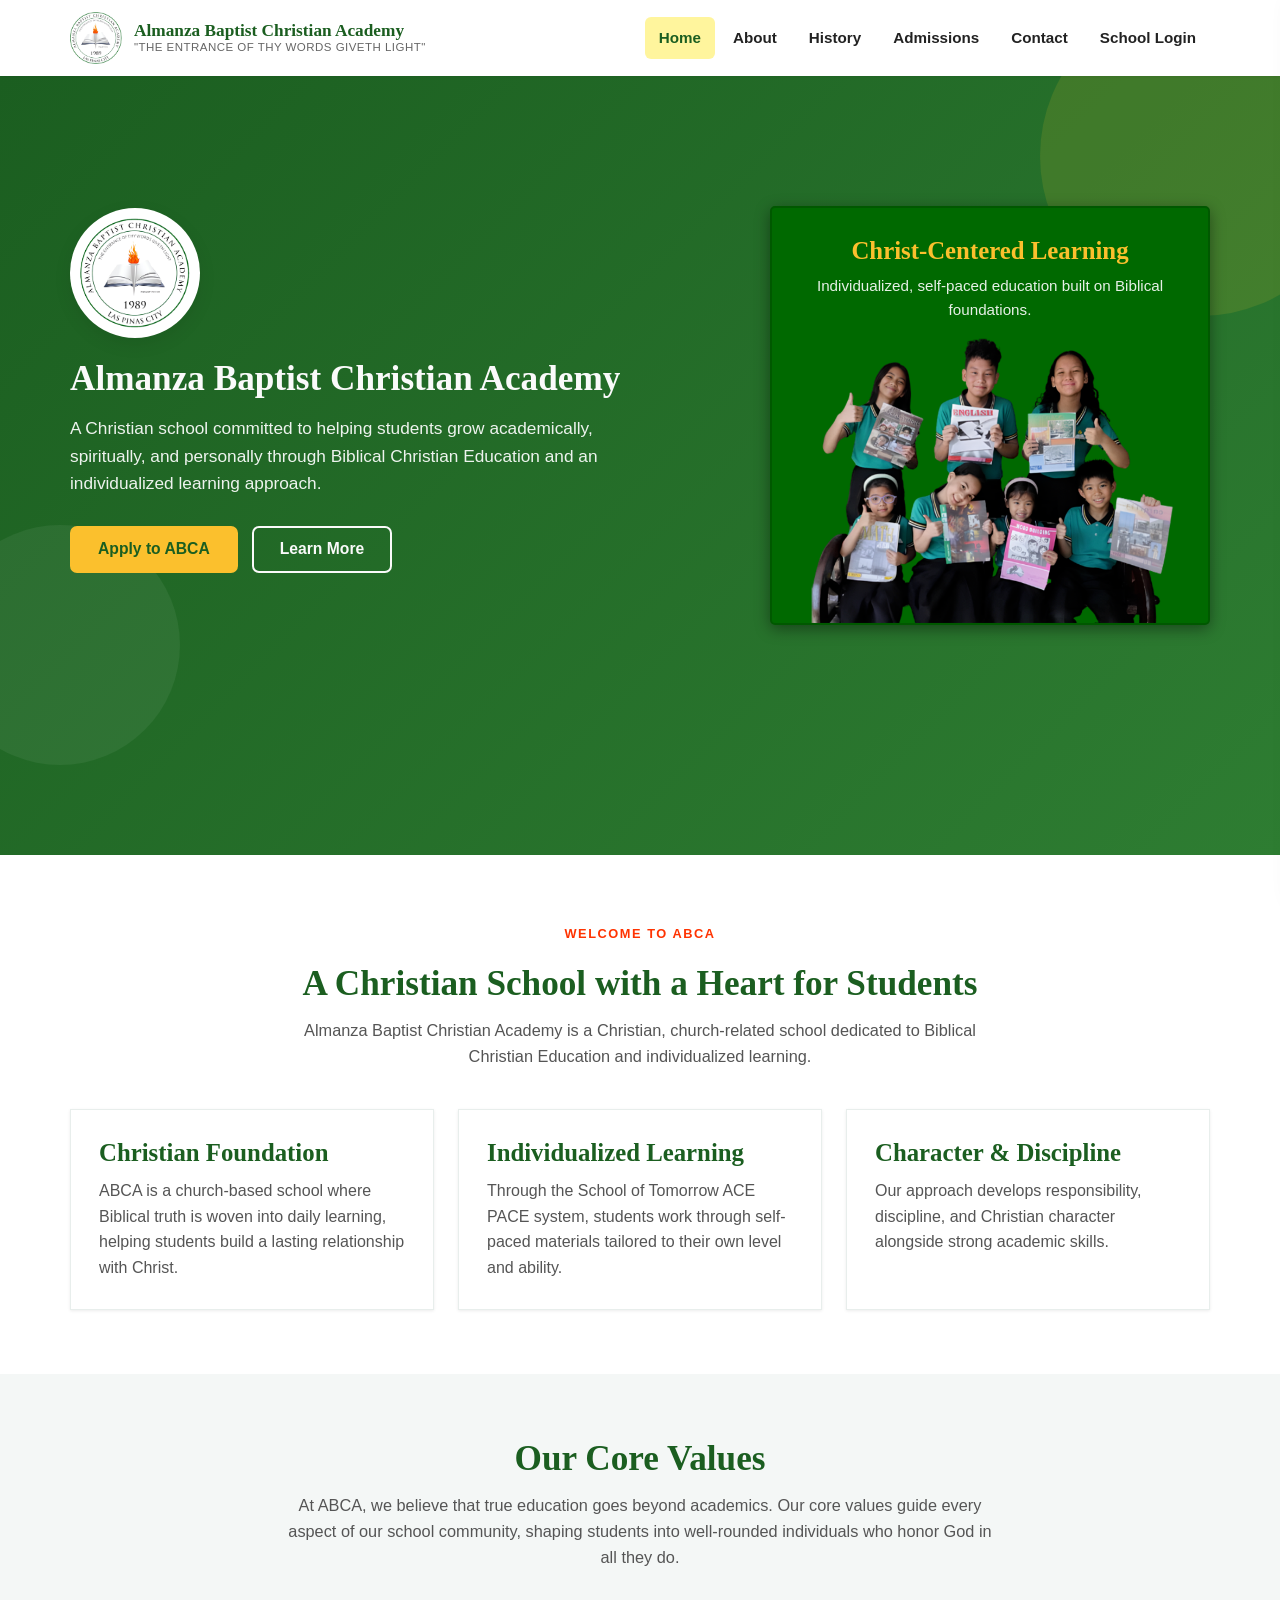
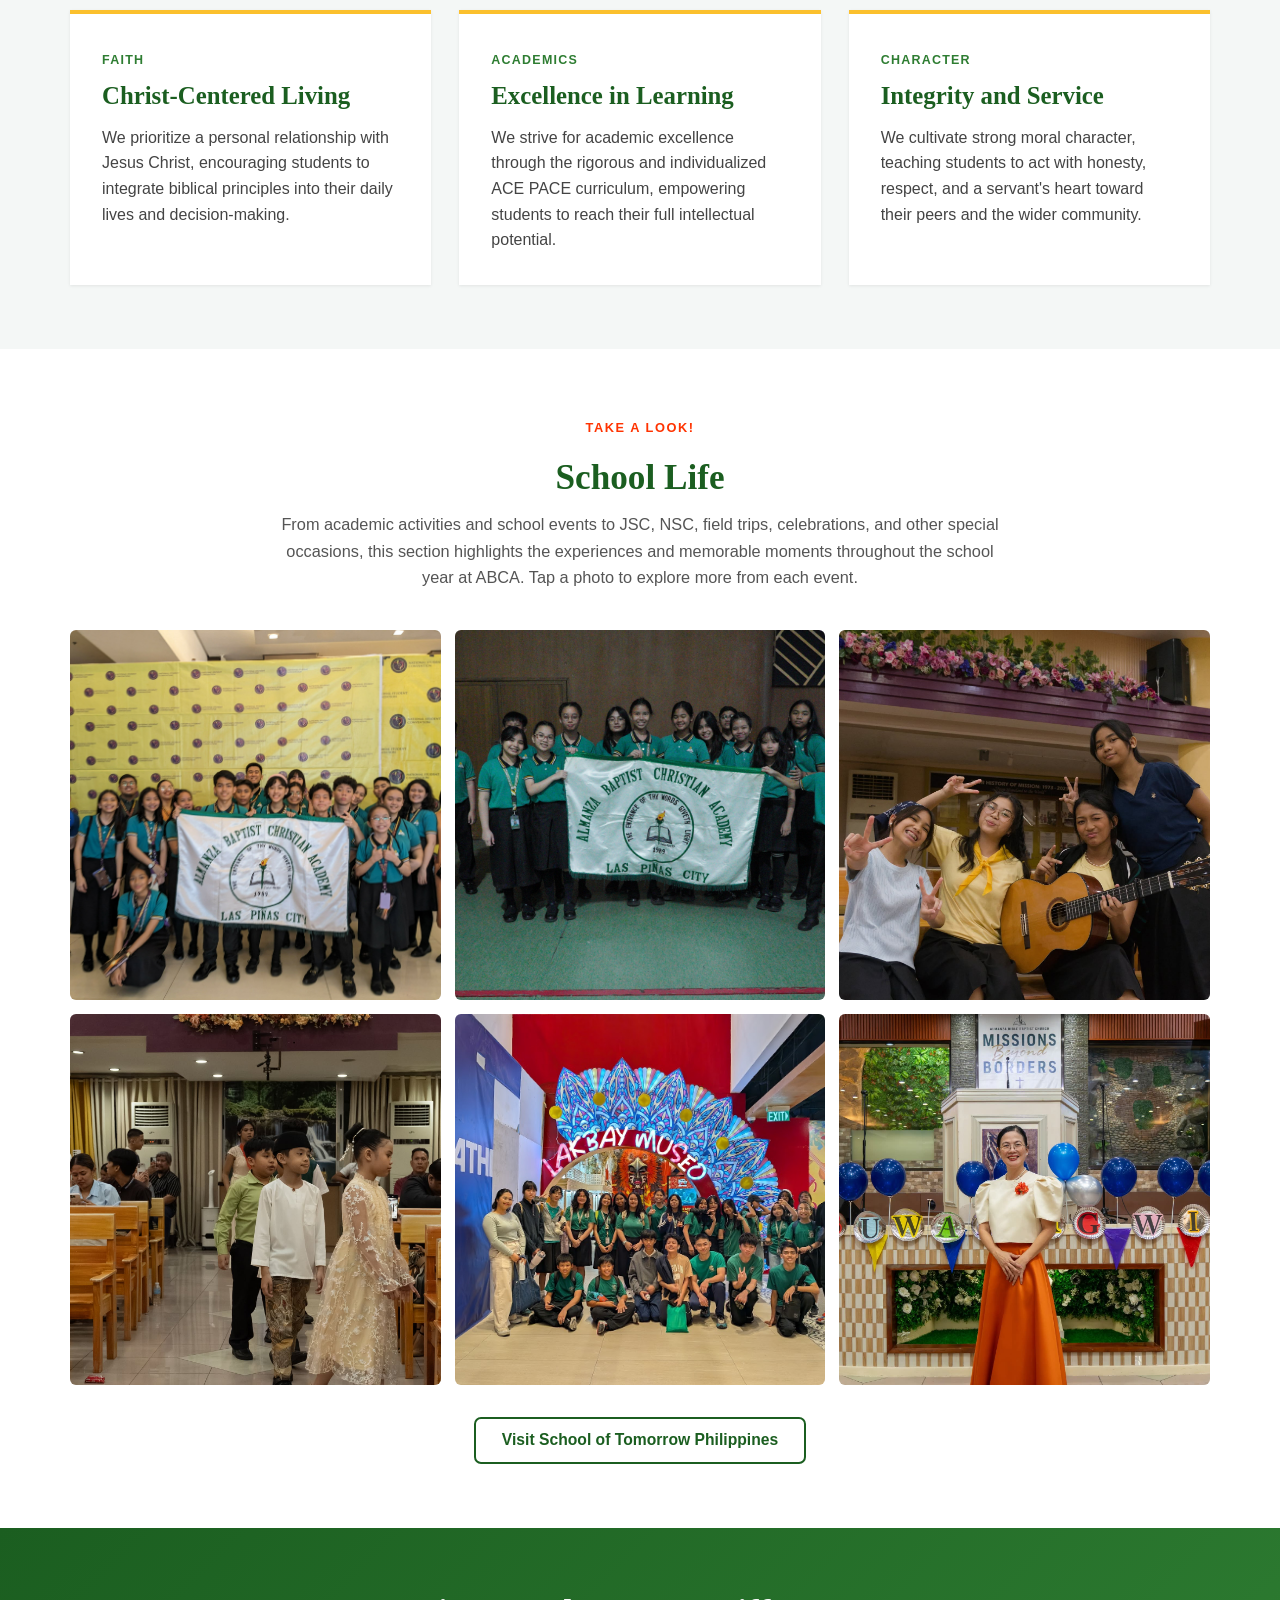
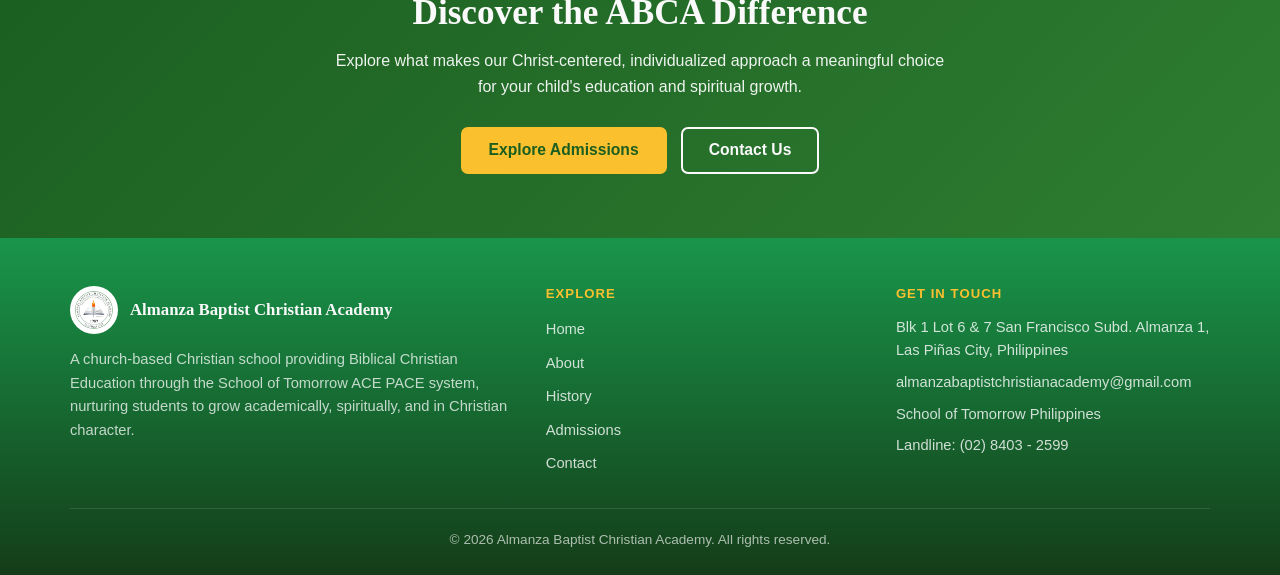
==== index.html @ 475c6c20 "update index.html" ====
<!DOCTYPE html>
<html lang="en">
<head>
<meta charset="UTF-8">
<meta name="viewport" content="width=device-width, initial-scale=1.0">
<title>Almanza Baptist Christian Academy | Biblical Christian Education</title>
<meta name="description" content="ABCA is a Christian, church-based school in Las Piñas City providing Biblical Christian Education through the School of Tomorrow ACE PACE system.">
<link rel="icon" href="assets/logo.png" type="image/png">
<link rel="stylesheet" href="style.css">
<link rel="stylesheet" href="events.css">
</head>
<body>
<header class="site-header">
<div class="header-inner">
<a href="index.html" class="brand" aria-label="ABCA Home">
<img src="assets/logo.png" alt="ABCA logo" class="brand-logo">
<span class="brand-text">
<span class="brand-name">Almanza Baptist Christian Academy</span>
<span class="brand-sub">"THE ENTRANCE OF THY WORDS GIVETH LIGHT"</span>
</span>
</a>
<nav aria-label="Main navigation">
<ul class="nav-links">
<li><a href="index.html" class="active">Home</a></li>
<li><a href="about.html">About</a></li>
<li><a href="history.html">History</a></li>
<li><a href="admissions.html">Admissions</a></li>
<li><a href="contact.html">Contact</a></li>
<li><a href="login.html">School Login</a></li>
</ul>
</nav>
<button class="hamburger" aria-label="Open menu" aria-controls="sideNav" aria-expanded="false">
<span></span><span></span><span></span>
</button>
</div>
</header>

<aside class="side-nav" id="sideNav" aria-label="Mobile navigation">
<div class="side-nav-header">
<div class="brand">
<img src="assets/logo.png" alt="ABCA logo" class="brand-logo">
<span class="brand-text">
<span class="brand-name">ABCA</span>
<span class="brand-sub">Christian Academy</span>
</span>
</div>
<button class="side-close" aria-label="Close menu">&times;</button>
</div>
<ul class="side-nav-links">
<li><a href="index.html" class="active">Home</a></li>
<li><a href="about.html">About</a></li>
<li><a href="history.html">History</a></li>
<li><a href="admissions.html">Admissions</a></li>
<li><a href="contact.html">Contact</a></li>
</ul>
</aside>
<div class="overlay" aria-hidden="true"></div>

<section class="hero">
<div class="container hero-inner">
<div class="hero-content">
<img src="assets/logo.png" alt="ABCA logo" class="hero-logo">
<h1>Almanza Baptist Christian Academy</h1>
<p>A Christian school committed to helping students grow academically, spiritually, and personally through Biblical Christian Education and an individualized learning approach.</p>
<div class="btn-row">
<a href="admissions.html" class="btn btn-primary">Apply to ABCA</a>
<a href="about.html" class="btn btn-secondary">Learn More</a>
</div>
</div>
<div class="hero-card">
<h3>Christ-Centered Learning</h3>
<p>Individualized, self-paced education built on Biblical foundations.</p>
<img src="assets/1.png" alt="Abca students">
</div>
</div>
</section>

<section class="section section-alt">
<div class="container">
<div class="section-header">
<span class="eyebrow">Welcome to ABCA</span>
<h2>A Christian School with a Heart for Students</h2>
<p>Almanza Baptist Christian Academy is a Christian, church-related school dedicated to Biblical Christian Education and individualized learning.</p>
</div>
<div class="cards-grid">
<div class="card">
<h3>Christian Foundation</h3>
<p>ABCA is a church-based school where Biblical truth is woven into daily learning, helping students build a lasting relationship with Christ.</p>
</div>
<div class="card">
<h3>Individualized Learning</h3>
<p>Through the School of Tomorrow ACE PACE system, students work through self-paced materials tailored to their own level and ability.</p>
</div>
<div class="card">
<h3>Character &amp; Discipline</h3>
<p>Our approach develops responsibility, discipline, and Christian character alongside strong academic skills.</p>
</div>
</section>

<section class="section section-light">
  <div class="container">
    <div class="section-header">
      <h2>Our Core Values</h2>
      <p>At ABCA, we believe that true education goes beyond academics. Our core values guide every aspect of our school community, shaping students into well-rounded individuals who honor God in all they do.</p>
    </div>
    <div class="mission-vision">
      <div class="mv-card">
        <span class="label">Faith</span>
        <h3>Christ-Centered Living</h3>
        <p>We prioritize a personal relationship with Jesus Christ, encouraging students to integrate biblical principles into their daily lives and decision-making.</p>
      </div>
      <div class="mv-card">
        <span class="label">Academics</span>
        <h3>Excellence in Learning</h3>
        <p>We strive for academic excellence through the rigorous and individualized ACE PACE curriculum, empowering students to reach their full intellectual potential.</p>
      </div>
      <div class="mv-card">
        <span class="label">Character</span>
        <h3>Integrity and Service</h3>
        <p>We cultivate strong moral character, teaching students to act with honesty, respect, and a servant's heart toward their peers and the wider community.</p>
      </div>
    </div>
  </div>
</section>

<section class="section section-alt">
<div class="container">
<div class="section-header">
<span class="eyebrow">Take a look!</span>
<h2>School Life</h2>
<p>From academic activities and school events to JSC, NSC, field trips, celebrations, and other special occasions, this section highlights the experiences and memorable moments throughout the school year at ABCA. Tap a photo to explore more from each event.</p>
</div>
<div class="events-grid" id="eventsGrid"></div>
<div class="btn-row" style="margin-top:32px;">
<a href="https://www.schooloftomorrow.ph/events/nsc" target="_blank" rel="noopener" class="btn btn-outline">Visit School of Tomorrow Philippines</a>
</div>
</div>
</section>

<div class="events-modal-overlay" id="eventsOverlay">
<div class="events-modal" id="eventsModal">
<button class="events-close" id="eventsClose" aria-label="Close">&times;</button>
<h3 class="events-modal-title" id="eventsTitle"></h3>
<div class="events-carousel" id="eventsCarousel">
<div class="events-track" id="eventsTrack"></div>
<button class="events-arrow events-arrow-left" id="eventsPrev" aria-label="Previous photo">&#10094;</button>
<button class="events-arrow events-arrow-right" id="eventsNext" aria-label="Next photo">&#10095;</button>
<div class="events-dots" id="eventsDots"></div>
</div>
</div>
</div>

<div class="events-fullscreen" id="eventsFullscreen">
<button class="events-fullscreen-close" id="eventsFullscreenClose" aria-label="Exit fullscreen">&times;</button>
</div>

<section class="cta">
<div class="container">
<h2>Discover the ABCA Difference</h2>
<p>Explore what makes our Christ-centered, individualized approach a meaningful choice for your child's education and spiritual growth.</p>
<div class="btn-row">
<a href="admissions.html" class="btn btn-primary">Explore Admissions</a>
<a href="contact.html" class="btn btn-secondary">Contact Us</a>
</div>
</div>
</section>

<footer class="site-footer">
<div class="container">
<div class="footer-grid">
<div class="footer-about">
<div class="footer-brand">
<img src="assets/logo.png" alt="ABCA logo">
<span class="name">Almanza Baptist Christian Academy</span>
</div>
<p>A church-based Christian school providing Biblical Christian Education through the School of Tomorrow ACE PACE system, nurturing students to grow academically, spiritually, and in Christian character.
</p>
<br>
</div>
<div class="footer-col">
<h4>Explore</h4>
<ul>
<li><a href="index.html">Home</a></li>
<li><a href="about.html">About</a></li>
<li><a href="history.html">History</a></li>
<li><a href="admissions.html">Admissions</a></li>
<li><a href="contact.html">Contact</a></li>
</ul>
</div>
<div class="footer-col footer-contact">
<h4>Get in Touch</h4>
<p>Blk 1 Lot 6 &amp; 7 San Francisco Subd. Almanza 1, Las Piñas City, Philippines</p>
<p><a href="mailto:almanzabaptistchristianacademy@gmail.com">almanzabaptistchristianacademy@gmail.com</a></p>
<p><a href="https://www.schooloftomorrow.ph" target="_blank" rel="noopener">School of Tomorrow Philippines</a></p>
<p>Landline: (02) 8403 - 2599</p>
</div>
</div>
<div class="footer-bottom">
&copy; <span id="year">2026</span> Almanza Baptist Christian Academy. All rights reserved.
</div>
</div>
</footer>

<script src="index.js"></script>
<script src="events.js"></script>
<script>
document.getElementById("year").textContent = new Date().getFullYear();
</script>
</body>
</html>
---- style.css ----
:root {
  --primary-green: #1B5E20;
  --secondary-green: #2E7D32;
  --primary-yellow: #FBC02D;
  --secondary-yellow: #FFF59D;
  --text-dark: #222222;
  --text-light: #FAFAFA;
  --bg-light: #F4F7F6;
  --bg-white: #FFFFFF;
  --max-width: 1180px;
  --radius-sm: 6px;
  --rchurch-basedpx;
  --radius-lg: 20px;
  --shadow-sm: 0 1px 3px rgba(0, 0, 0, 0.08);
  --shadow-md: 0 6px 18px rgba(0, 0, 0, 0.08);
  --shadow-lg: 0 14px 40px rgba(27, 94, 32, 0.12);
  --transition: 0.25s ease;
  --font-body: "Segoe UI", Roboto, "Helvetica Neue", Arial, sans-serif;
  --font-head: "Georgia", "Times New Roman", serif;
}

* {
  box-sizing: border-box;
  margin: 0;
  padding: 0;
}

html {
  scroll-behavior: smooth;
  -webkit-text-size-adjust: 100%;
}

body {
  font-family: var(--font-body);
  color: var(--text-dark);
  background-color: var(--bg-light);
  line-height: 1.6;
  overflow-x: hidden;
}

img {
  max-width: 100%;
  display: block;
  user-select; none:
  -webkit-user-drag: none;
    
}

a {
  color: var(--primary-green);
  text-decoration: none;
  transition: color var(--transition);
}

a:hover {
  color: var(--secondary-green);
}

h1, h2, h3, h4 {
  font-family: var(--font-head);
  color: var(--primary-green);
  line-height: 1.2;
  font-weight: 600;
}

h1 { font-size: clamp(1.9rem, 4vw, 2.7rem); }
h2 { font-size: clamp(1.6rem, 3.2vw, 2.2rem); }
h3 { font-size: clamp(1.25rem, 2.2vw, 1.55rem); }

p { margin-bottom: 1rem; }

.container {
  width: 100%;
  max-width: var(--max-width);
  margin: 0 auto;
  padding: 0 20px;
}

.section {
  padding: 64px 0;
}

.section-alt {
  background-color: var(--bg-white);
}

.section-light {
  background-color: var(--bg-light);
}

.section-green {
  background: linear-gradient(135deg, var(--primary-green), var(--secondary-green));
  color: var(--text-light);
}

.section-green h1,
.section-green h2,
.section-green h3 {
  color: var(--text-light);
}

.section-header {
  text-align: center;
  max-width: 720px;
  margin: 0 auto 40px;
}

.section-header h2 {
  margin-bottom: 12px;
}

.section-header .eyebrow {
  display: inline-block;
  font-family: var(--font-body);
  font-size: 0.8rem;
  font-weight: 700;
  letter-spacing: 0.12em;
  text-transform: uppercase;
  color: #ff3301;
  background-color: transparent;
  padding: 5px 14px;
  border-radius: 2px;
  margin-bottom: 14px;
}

.section-green .section-header .eyebrow {
  color: var(--primary-green);
  background-color: transparent;
}

.section-header p {
  color: #555;
  font-size: 1.02rem;
}

.section-green .section-header p {
  color: rgba(255, 255, 255, 0.9);
}

.btn {
  display: inline-block;
  font-family: var(--font-body);
  font-size: 0.98rem;
  font-weight: 600;
  padding: 12px 26px;
  border-radius: 7px;
  border: 2px solid transparent;
  cursor: pointer;
  transition: transform var(--transition), background-color var(--transition), color var(--transition), border-color var(--transition), box-shadow var(--transition);
  text-align: center;
  line-height: 1.2;
}

.btn:hover { transform: translateY(-2px); }
.btn:active { transform: translateY(0); }

.btn-primary {
  background-color: var(--primary-yellow);
  color: var(--primary-green);
  border-color: var(--primary-yellow);
}

.btn-primary:hover {
  background-color: #f0b417;
  border-color: #f0b417;
  color: var(--primary-green);
}

.btn-secondary {
  background-color: transparent;
  color: var(--text-light);
  border-color: var(--text-light);
}

.btn-secondary:hover {
  background-color: var(--text-light);
  color: var(--primary-green);
}

.btn-outline {
  background-color: transparent;
  color: var(--primary-green);
  border-color: var(--primary-green);
}

.btn-outline:hover {
  background-color: var(--primary-green);
  color: var(--text-light);
}

.btn-light {
  background-color: var(--bg-white);
  color: var(--primary-green);
  border-color: var(--bg-white);
}

.btn-light:hover {
  background-color: var(--secondary-yellow);
  border-color: var(--secondary-yellow);
}

.btn-row {
  display: flex;
  flex-wrap: wrap;
  gap: 14px;
  justify-content: center;
}

.site-header {
  position: sticky;
  top: 0;
  z-index: 100;
  background-color: var(--bg-white);
  box-shadow: var(--shadow-sm);
}

.header-inner {
  display: flex;
  align-items: center;
  justify-content: space-between;
  gap: 16px;
  padding: 12px 20px;
  max-width: var(--max-width);
  margin: 0 auto;
}

.brand {
  display: flex;
  align-items: center;
  gap: 12px;
  flex: 1;
  min-width: 0;
}

.brand-logo {
  width: 52px;
  height: 52px;
  object-fit: contain;
  flex-shrink: 0;
}

.brand-text {
  display: flex;
  flex-direction: column;
  line-height: 1.15;
  min-width: 0;
}

.brand-name {
  font-family: var(--font-head);
  font-weight: 700;
  color: var(--primary-green);
  font-size: 1.08rem;
  white-space: nowrap;
  overflow: hidden;
  text-overflow: ellipsis;
}

.brand-sub {
  font-size: 0.72rem;
  color: #666;
  letter-spacing: 0.04em;
  text-transform: uppercase;
}

.nav-links {
  display: flex;
  align-items: center;
  gap: 4px;
  list-style: none;
}

.nav-links a {
  display: inline-block;
  font-weight: 600;
  font-size: 0.95rem;
  color: var(--text-dark);
  padding: 9px 14px;
  border-radius: var(--radius-sm);
  transition: color var(--transition), background-color var(--transition);
}

.nav-links a:hover {
  color: var(--primary-green);
  background-color: var(--bg-light);
}

.nav-links a.active {
  color: var(--primary-green);
  background-color: var(--secondary-yellow);
}

.hamburger {
  display: none;
  flex-direction: column;
  justify-content: space-between;
  width: 28px;
  height: 22px;
  background: none;
  border: none;
  cursor: pointer;
  padding: 0;
}

.hamburger span {
  display: block;
  height: 3px;
  width: 100%;
  background-color: var(--primary-green);
  border-radius: 2px;
  transition: transform var(--transition), opacity var(--transition);
}

.side-nav {
  position: fixed;
  top: 0;
  right: -300px;
  width: 280px;
  height: 100vh;
  background-color: var(--bg-white);
  box-shadow: -4px 0 24px rgba(0, 0, 0, 0.12);
  z-index: 200;
  transition: right 0.3s ease;
  display: flex;
  flex-direction: column;
  padding: 20px;
  overflow-y: auto;
}

.side-nav.open { right: 0; }

.side-nav-header {
  display: flex;
  align-items: center;
  justify-content: space-between;
  margin-bottom: 24px;
  padding-bottom: 16px;
  border-bottom: 1px solid #eee;
}

.side-nav-header .brand {
  gap: 10px;
}

.side-nav-header .brand-logo {
  width: 42px;
  height: 42px;
}

.side-nav-header .brand-name {
  font-size: 0.95rem;
}

.side-nav-links {
  list-style: none;
  display: flex;
  flex-direction: column;
  gap: 4px;
}

.side-nav-links a {
  display: block;
  font-weight: 600;
  font-size: 1rem;
  color: var(--text-dark);
  padding: 13px 14px;
  border-radius: var(--radius-sm);
  transition: color var(--transition), background-color var(--transition);
}

.side-nav-links a:hover {
  color: var(--primary-green);
  background-color: var(--bg-light);
}

.side-nav-links a.active {
  color: var(--primary-green);
  background-color: var(--secondary-yellow);
}

.side-close {
  background: none;
  border: none;
  font-size: 1.8rem;
  color: var(--primary-green);
  cursor: pointer;
  line-height: 1;
  padding: 0 4px;
}

.overlay {
  position: fixed;
  inset: 0;
  background-color: rgba(0, 0, 0, 0.45);
  z-index: 150;
  opacity: 0;
  visibility: hidden;
  transition: opacity var(--transition), visibility var(--transition);
}

.overlay.show {
  opacity: 1;
  visibility: visible;
}

.hero {
  position: relative;
  background: linear-gradient(135deg, var(--primary-green), var(--secondary-green));
  color: var(--text-light);
  padding: 80px 0 250px;
  padding-bottom: 230px;
  overflow: hidden;
}

.hero::after {
  content: "";
  position: absolute;
  right: -80px;
  top: -80px;
  width: 320px;
  height: 320px;
  background-color: rgba(251, 192, 45, 0.12);
  border-radius: 50%;
}

.hero::before {
  content: "";
  position: absolute;
  left: -60px;
  bottom: 90px;
  width: 240px;
  height: 240px;
  background-color: rgba(255, 255, 255, 0.06);
  border-radius: 50%;
}

.hero-inner {
  position: relative;
  z-index: 1;
  display: grid;
  grid-template-columns: 1.2fr 0.8fr;
  gap: 40px;
  align-items: center;
}

.hero-logo {
  width: 130px;
  height: 130px;
  object-fit: contain;
  margin-bottom: 20px;
  background-color: var(--bg-white);
  border-radius: 50%;
  padding: 10px;
  box-shadow: var(--shadow-md);
}

.hero h1 {
  color: var(--text-light);
  margin-bottom: 15px;
  font-size: clamp(1.6rem, 3vw, 2.2rem);
  
}

.hero p {
  font-size: 1.08rem;
  color: rgba(255, 255, 255, 0.92);
  max-width: 560px;
  margin-bottom: 28px;
}

.hero .btn-row { justify-content: flex-start; }

.hero-card {
  border-radius: 5px;
  border: 2px solid #005800;
  padding: 28px;
  text-align: center;
  margin-top: 50px;
  overflow: hidden;
  padding-bottom: 0;
  background-color: #006900;
  box-shadow: 0 4px 15px rgba(0, 0, 0, 0.4);
}

.hero-card img {
    width: 100%;
    height: auto;
    display: block;
    margin: 0;
    border-radius: 0;
}

.hero-card h3 {
  color: var(--primary-yellow);
  margin-bottom: 8px;
}

.hero-card p {
  color: rgba(255, 255, 255, 0.9);
  font-size: 0.95rem;
  margin-bottom: 0;
}

.cards-grid {
  display: grid;
  grid-template-columns: repeat(auto-fit, minmax(240px, 1fr));
  gap: 24px;
}

.card {
  background-color: var(--bg-white);
  border: 1px solid #e8eeec;
  border-radius: var(--radius-md);
  padding: 28px;
  box-shadow: var(--shadow-sm);
  transition: transform var(--transition), box-shadow var(--transition), border-color var(--transition);
}

.card:hover {
  transform: translateY(-4px);
  box-shadow: var(--shadow-md);
  border-color: var(--secondary-green);
}

.card-icon {
  width: 52px;
  height: 52px;
  display: flex;
  align-items: center;
  justify-content: center;
  background-color: var(--secondary-yellow);
  color: var(--primary-green);
  border-radius: 50%;
  margin-bottom: 16px;
  font-size: 1.5rem;
}

.card h3 { margin-bottom: 10px; }

.card p { color: #555; margin-bottom: 0; }

.mission-vision {
  display: grid;
  grid-template-columns: repeat(auto-fit, minmax(280px, 1fr));
  gap: 28px;
}

.mv-card {
  background-color: var(--bg-white);
  border-radius: var(--radius-md);
  padding: 32px;
  border-top: 4px solid var(--primary-yellow);
  box-shadow: var(--shadow-sm);
}

.mv-card .label {
  display: inline-block;
  font-size: 0.78rem;
  font-weight: 700;
  letter-spacing: 0.1em;
  text-transform: uppercase;
  color: var(--secondary-green);
  margin-bottom: 10px;
}

.mv-card h3 {
  margin-bottom: 14px;
}

.mv-card p {
  color: #444;
  margin-bottom: 0;
}

.gallery {
  display: grid;
  grid-template-columns: repeat(auto-fill, minmax(220px, 1fr));
  gap: 16px;
}

.gallery-item {
  overflow: hidden;
  border-radius: var(--radius-md);
  box-shadow: var(--shadow-sm);
  border: 1px solid #e8eeec;
  aspect-ratio: 4 / 3;
  background-color: var(--bg-light);
}

.gallery-item img {
  width: 100%;
  height: 100%;
  object-fit: cover;
  transition: transform 0.4s ease;
}

.gallery-item:hover img { transform: scale(1.05); }

.slider {
  position: relative;
  width: 100%;
  max-width: 920px;
  margin: 0 auto;
}

.slider-track {
  display: flex;
  transition: transform 0.6s ease;
}

.dot {
  width: 11px;
  height: 11px;
  border-radius: 50%;
  background-color: rgba(255, 255, 255, 0.6);
  border: none;
  cursor: pointer;
  transition: background-color var(--transition), transform var(--transition);
}

.dot.active {
  background-color: var(--primary-yellow);
  transform: scale(1.2);
}

.staff-grid {
  display: grid;
  grid-template-columns: repeat(auto-fill, minmax(220px, 1fr));
  gap: 24px;
}

.staff-card {
  background-color: var(--bg-white);
  border: 1px solid #e8eeec;
  border-radius: var(--radius-md);
  overflow: hidden;
  box-shadow: var(--shadow-sm);
  transition: transform var(--transition), box-shadow var(--transition), border-color var(--transition);
  text-align: center;
}

.staff-card:hover {
  transform: translateY(-4px);
  box-shadow: var(--shadow-md);
  border-color: var(--secondary-green);
}

.staff-photo {
  width: 100%;
  aspect-ratio: 1 / 1;
  object-fit: cover;
  background-color: var(--bg-light);
  border-bottom: 3px solid var(--primary-yellow);
}

.staff-info { padding: 18px 16px 22px; }

.staff-name {
  font-family: var(--font-head);
  font-weight: 600;
  color: var(--primary-green);
  font-size: 1.05rem;
  margin-bottom: 4px;
}

.staff-role {
  font-size: 0.85rem;
  color: #666;
  line-height: 1.4;
}

.timeline {
  position: relative;
  max-width: 820px;
  margin: 0 auto;
  padding: 10px 0;
}

.timeline::before {
  content: "";
  position: absolute;
  left: 20px;
  top: 0;
  bottom: 0;
  width: 3px;
  background-color: var(--secondary-green);
}

.timeline-item {
  position: relative;
  padding: 0 0 32px 56px;
}

.timeline-item:last-child { padding-bottom: 0; }

.timeline-dot {
  position: absolute;
  left: 11px;
  top: 4px;
  width: 21px;
  height: 21px;
  border-radius: 50%;
  background-color: var(--primary-yellow);
  border: 3px solid var(--primary-green);
}

.timeline-date {
  display: inline-block;
  font-weight: 700;
  color: var(--primary-green);
  font-size: 0.9rem;
  margin-bottom: 6px;
  letter-spacing: 0.03em;
}

.timeline-content h3 { margin-bottom: 8px; }
.timeline-content p { color: #555; margin-bottom: 0; }

.program {
  display: grid;
  grid-template-columns: 1fr 1fr;
  gap: 36px;
  align-items: center;
  margin-bottom: 56px;
}

.program:last-child { margin-bottom: 0; }

.program:nth-child(even) .program-img-wrap { order: 2; }

.program-img-wrap {
  border-radius: var(--radius-md);
  overflow: hidden;
  box-shadow: var(--shadow-md);
  border: 1px solid #e8eeec;
  border-radius: 10px;
}

.program-img-wrap img {
  width: 100%;
  height: 320px;
  object-fit: cover;
}

.program-text h3 { margin-bottom: 12px; }
.program-text p { color: #555; }

.program-text .eyebrow {
  display: inline-block;
  font-size: 0.78rem;
  font-weight: 700;
  letter-spacing: 0.1em;
  text-transform: uppercase;
  color: var(--secondary-green);
  background-color: var(--secondary-yellow);
  padding: 4px 12px;
  border-radius: 999px;
  margin-bottom: 12px;
}

.contact-grid {
  display: grid;
  grid-template-columns: 1fr 1fr;
  gap: 36px;
  align-items: start;
}

.info-list {
  list-style: none;
  display: flex;
  flex-direction: column;
  gap: 18px;
}

.info-item {
  display: flex;
  gap: 14px;
  align-items: flex-start;
}

.info-icon {
  flex-shrink: 0;
  width: 44px;
  height: 44px;
  border-radius: 50%;
  display: flex;
  align-items: center;
  justify-content: center;
  font-size: 1.2rem;
}

.info-item h4 {
  font-family: var(--font-body);
  font-weight: 700;
  color: var(--primary-green);
  font-size: 0.95rem;
  margin-bottom: 3px;
  letter-spacing: 0.02em;
}

.info-item p { margin-bottom: 0; color: #555; }

.map-wrap {
  border-radius: var(--radius-md);
  overflow: hidden;
  box-shadow: var(--shadow-md);
  border: 1px solid #e8eeec;
  height: 340px;
}

.map-wrap iframe {
  width: 100%;
  height: 100%;
  border: 0;
}

.cta {
  text-align: center;
  background: linear-gradient(135deg, var(--primary-green), var(--secondary-green));
  color: var(--text-light);
  padding: 64px 0;
}

.cta h2 { color: var(--text-light); margin-bottom: 14px; }
.cta p { color: rgba(255, 255, 255, 0.92); max-width: 620px; margin: 0 auto 28px; }

.page-hero {
  background: linear-gradient(135deg, var(--primary-green), var(--secondary-green));
  color: var(--text-light);
  padding: 56px 0 48px;
  text-align: center;
}

.page-hero h1 { color: var(--text-light); margin-bottom: 10px; }
.page-hero p { color: rgba(255, 255, 255, 0.9); max-width: 640px; margin: 0 auto; }

.breadcrumb {
  font-size: 0.85rem;
  color: rgba(255, 255, 255, 0.8);
  margin-bottom: 14px;
}

.breadcrumb a { color: var(--primary-yellow); }
.breadcrumb a:hover { color: var(--text-light); }

.site-footer {
  background: linear-gradient(to top, #143d18, #19954b);
  color: rgba(255, 255, 255, 0.85);
  padding: 48px 0 24px;
}

.footer-grid {
  display: grid;
  grid-template-columns: 1.4fr 1fr 1fr;
  gap: 36px;
  margin-bottom: 32px;
}

.footer-brand {
  display: flex;
  align-items: center;
  gap: 12px;
  margin-bottom: 14px;
}

.footer-brand img {
  width: 48px;
  height: 48px;
  object-fit: contain;
  background-color: var(--bg-white);
  border-radius: 50%;
  padding: 5px;
}

.footer-brand .name {
  font-family: var(--font-head);
  font-weight: 700;
  color: var(--text-light);
  font-size: 1.05rem;
}

.footer-about p {
  color: rgba(255, 255, 255, 0.75);
  font-size: 0.92rem;
  margin-bottom: 0;
}

.footer-col h4 {
  font-family: var(--font-body);
  color: var(--primary-yellow);
  font-size: 0.82rem;
  letter-spacing: 0.08em;
  text-transform: uppercase;
  margin-bottom: 14px;
}

.footer-col ul {
  list-style: none;
  display: flex;
  flex-direction: column;
  gap: 8px;
}

.footer-col a {
  color: rgba(255, 255, 255, 0.8);
  font-size: 0.92rem;
}

.footer-col a:hover { color: var(--primary-yellow); }

.footer-contact p {
  color: rgba(255, 255, 255, 0.8);
  font-size: 0.92rem;
  margin-bottom: 8px;
}

.footer-bottom {
  border-top: 1px solid rgba(255, 255, 255, 0.12);
  padding-top: 20px;
  text-align: center;
  font-size: 0.85rem;
  color: rgba(255, 255, 255, 0.65);
}

@media (max-width: 900px) {
  .hero-inner { grid-template-columns: 1fr; }
  .hero-card { max-width: 460px; margin: 0 auto; }
  .program { grid-template-columns: 1fr; gap: 20px; }
  .program:nth-child(even) .program-img-wrap { order: 0; }
  .program-img-wrap img { height: 240px; }
  .contact-grid { grid-template-columns: 1fr; }
  .footer-grid { grid-template-columns: 1fr 1fr; }
  .footer-about { grid-column: 1 / -1; }
}

@media (max-width: 760px) {
  .nav-links { display: none; }
  .hamburger { display: flex; }
  .section { padding: 48px 0; }
  .slide img { height: 320px; }
  .brand-sub { display: none; }
}

@media (max-width: 560px) {
  .header-inner { padding: 10px 16px; }
  .brand-logo { width: 44px; height: 44px; }
  .brand-name { font-size: 0.92rem; }
  .hero { padding: 56px 0 52px; }
  .hero-logo { width: 100px; height: 100px; }
  .gallery { grid-template-columns: repeat(2, 1fr); gap: 12px; }
  .staff-grid { grid-template-columns: repeat(2, 1fr); gap: 14px; }
  .footer-grid { grid-template-columns: 1fr; }
  .slide img { height: 240px; }
  .slider-btn { width: 38px; height: 38px; font-size: 1.1rem; }
  .btn { padding: 11px 22px; font-size: 0.92rem; }
  .timeline::before { left: 16px; }
  .timeline-item { padding-left: 46px; }
  .timeline-dot { left: 7px; }
}

@media (max-width: 380px) {
  .gallery { grid-template-columns: 1fr; }
  .staff-grid { grid-template-columns: 1fr; }
}

/* TEST */
.contact-grid {
  min-width: 0;
}

.info-list,
.info-item,
.info-item > div {
  min-width: 0;
}

.info-item p,
.info-item a {
  overflow-wrap: anywhere;
  word-break: break-word;
}

.map-wrap {
  width: 100%;
  max-width: 100%;
  overflow: hidden;
}

.map-wrap iframe {
  width: 100%;
  max-width: 100%;
  display: block;
}

@media (max-width: 900px) {
  .contact-grid {
    grid-template-columns: 1fr;
  }
}

@media (max-width: 560px) {
  .container {
    padding-left: 16px;
    padding-right: 16px;
  }

  .map-wrap {
    height: 280px;
  }
}


/* for dashboard */


.dashboard-main {
  padding: 40px 20px 60px;
  min-height: 60vh;
}

.logout-btn {
  background: none;
  border: 1px solid currentColor;
  border-radius: 6px;
  padding: 8px 16px;
  font-size: 0.95rem;
  font-weight: 600;
  cursor: pointer;
  color: inherit;
  font-family: inherit;
}

.logout-btn:hover {
  opacity: 0.8;
}

.stats-section {
  margin-bottom: 32px;
}

.stat-card {
  display: inline-flex;
  flex-direction: column;
  gap: 6px;
  background: #ffffff;
  border-radius: 12px;
  box-shadow: 0 4px 16px rgba(0,0,0,0.06);
  padding: 20px 28px;
  min-width: 200px;
}

.stat-label {
  font-size: 0.9rem;
  color: #666;
  font-weight: 600;
  text-transform: uppercase;
  letter-spacing: 0.03em;
}

.stat-value {
  font-size: 2.2rem;
  font-weight: 700;
}

.section-header-row {
  margin-bottom: 16px;
}

.applicants-table-wrapper {
  background: #ffffff;
  border-radius: 12px;
  box-shadow: 0 4px 16px rgba(0,0,0,0.06);
  overflow-x: auto;
}

.applicants-table {
  width: 100%;
  border-collapse: collapse;
  min-width: 760px;
}

.applicants-table th,
.applicants-table td {
  text-align: left;
  padding: 14px 16px;
  font-size: 0.92rem;
  border-bottom: 1px solid #eee;
  white-space: nowrap;
}

.applicants-table th {
  font-weight: 700;
  color: #444;
  background: #fafafa;
}

.applicants-table tbody tr:last-child td {
  border-bottom: none;
}

.applicants-table td.empty-row {
  text-align: center;
  color: #888;
  padding: 32px 16px;
  white-space: normal;
}

.btn-delete {
  background: #fdecea;
  color: #b3261e;
  border: none;
  border-radius: 6px;
  padding: 6px 14px;
  font-size: 0.85rem;
  font-weight: 600;
  cursor: pointer;
}

.btn-delete:hover {
  background: #fbdad7;
}

.btn-delete:disabled {
  opacity: 0.5;
  cursor: not-allowed;
}

.dashboard-footer {
  padding: 20px;
  text-align: center;
  color: #777;
  font-size: 0.85rem;
}

.skeleton {
  display: inline-block;
  background: linear-gradient(90deg, #e2e2e2 25%, #f0f0f0 50%, #e2e2e2 75%);
  background-size: 200% 100%;
  animation: skeleton-loading 1.3s ease-in-out infinite;
  border-radius: 6px;
  color: transparent;
}

.stat-value.skeleton {
  width: 60px;
  height: 30px;
}

.skeleton-cell {
  display: block;
  height: 14px;
  border-radius: 4px;
  background: linear-gradient(90deg, #e2e2e2 25%, #f0f0f0 50%, #e2e2e2 75%);
  background-size: 200% 100%;
  animation: skeleton-loading 1.3s ease-in-out infinite;
}

@keyframes skeleton-loading {
  0% { background-position: 200% 0; }
  100% { background-position: -200% 0; }
}

@media (max-width: 640px) {
  .dashboard-main {
    padding: 28px 16px 48px;
  }

  .stat-card {
    width: 100%;
  }

  .applicants-table {
    min-width: 640px;
  }
}

/* contact form*/

.contact-form-wrap {
  margin-top: 56px;
  padding-top: 48px;
  border-top: 1px solid #e6e6e6;
}

.contact-form-wrap .section-header {
  margin-bottom: 28px;
}

.contact-form {
  max-width: 760px;
  margin: 0 auto;
  background-color: var(--bg-white);
  border-radius: var(--radius-lg);
  box-shadow: var(--shadow-md);
  padding: 36px;
}

.form-row {
  display: grid;
  grid-template-columns: 1fr 1fr;
  gap: 20px;
  margin-bottom: 20px;
}

.form-field {
  display: flex;
  flex-direction: column;
}

.form-field.full-width {
  grid-column: 1 / -1;
}

.form-field label {
  font-size: 0.9rem;
  font-weight: 600;
  color: var(--text-dark);
  margin-bottom: 8px;
}

.form-field input,
.form-field textarea {
  font-family: var(--font-body);
  font-size: 1rem;
  padding: 12px 14px;
  border: 1px solid #d9d9d9;
  border-radius: var(--radius-sm);
  background-color: var(--bg-white);
  color: var(--text-dark);
  transition: border-color var(--transition), box-shadow var(--transition);
}

.form-field input:focus,
.form-field textarea:focus {
  outline: none;
  border-color: var(--primary-green);
  box-shadow: 0 0 0 3px rgba(27, 94, 32, 0.12);
}

.form-field textarea {
  resize: vertical;
  min-height: 130px;
}

.form-submit-row {
  display: flex;
  align-items: center;
  gap: 16px;
  margin-top: 8px;
  flex-wrap: wrap;
}

.form-submit-btn {
  display: inline-flex;
  align-items: center;
  gap: 10px;
  font-family: var(--font-body);
  font-size: 0.98rem;
  font-weight: 600;
  padding: 12px 30px;
  border-radius: 7px;
  border: 2px solid var(--primary-yellow);
  background-color: var(--primary-yellow);
  color: var(--primary-green);
  cursor: pointer;
  transition: transform var(--transition), background-color var(--transition), border-color var(--transition);
}

.form-submit-btn:hover:not(:disabled) {
  transform: translateY(-2px);
  background-color: #f0b417;
  border-color: #f0b417;
}

.form-submit-btn:disabled {
  opacity: 0.7;
  cursor: not-allowed;
  transform: none;
}

.form-spinner {
  width: 16px;
  height: 16px;
  border: 2px solid rgba(27, 94, 32, 0.3);
  border-top-color: var(--primary-green);
  border-radius: 50%;
  animation: form-spin 0.7s linear infinite;
  display: none;
}

.form-submit-btn.is-loading .form-spinner {
  display: inline-block;
}

@keyframes form-spin {
  to { transform: rotate(360deg); }
}

.form-status {
  font-size: 0.92rem;
  font-weight: 600;
  display: none;
}

.form-status.show {
  display: block;
}

.form-status.success {
  color: var(--secondary-green);
}

.form-status.error {
  color: #b3261e;
}

@media (max-width: 640px) {
  .contact-form {
    padding: 26px 22px;
  }

  .form-row {
    grid-template-columns: 1fr;
    gap: 16px;
  }
}

/* bug fixed idk how lol */

.slider {
  width: 100%;
  overflow: hidden;
}

.slider-track {
  width: 100%;
}

.slide {
  width: 100%;
  display: flex;
  justify-content: center;
  align-items: center;
}

.slide img {
  display: block;
  width: 100%;
  height: auto;
  max-width: 100%;
  object-fit: contain;
}

/* for the cta privacy page*/

.return-cta {
    position: fixed;
    right: 28px;
    bottom: 28px;
    z-index: 9999;

    display: inline-flex;
    align-items: center;
    gap: 9px;

    padding: 13px 18px;

    background: #111;
    color: #fff;

    border: 1px solid rgba(255, 255, 255, 0.12);
    border-radius: 999px;

    font-family: Inter, -apple-system, BlinkMacSystemFont, "Segoe UI", sans-serif;
    font-size: 14px;
    font-weight: 600;
    letter-spacing: -0.01em;

    text-decoration: none;

    box-shadow:
        0 8px 24px rgba(0, 0, 0, 0.18),
        0 2px 6px rgba(0, 0, 0, 0.12);

    transition:
        transform 180ms ease,
        box-shadow 180ms ease,
        background 180ms ease;
}

.return-icon {
    font-size: 17px;
    line-height: 1;
    transition: transform 180ms ease;
}

.return-cta:hover {
    background: #1c1c1c;
    transform: translateY(-2px);

    box-shadow:
        0 12px 30px rgba(0, 0, 0, 0.22),
        0 3px 8px rgba(0, 0, 0, 0.12);
}

.return-cta:hover .return-icon {
    transform: translateX(-3px);
}

.return-cta:active {
    transform: translateY(0);
}

/* for mobile */
@media (max-width: 600px) {
    .return-cta {
        right: 18px;
        bottom: 18px;

        padding: 12px 16px;
        font-size: 13px;
    }
}

/* jhs schedule*/

.schedule-table-wrap {
  width: 100%;
  overflow-x: auto;
  background: #fff;
  border: 1px solid #c9d1cd;
  box-shadow: var(--shadow-sm);
}

.school-schedule {
  width: 100%;
  min-width: 900px;
  border-collapse: collapse;
  font-size: 0.9rem;
  color: #333;
}

.school-schedule th {
  background: var(--primary-green);
  color: #fff;
  padding: 14px 12px;
  border: 1px solid #315c4a;
  font-family: var(--font-head);
  font-size: 0.9rem;
  text-transform: uppercase;
  letter-spacing: 0.04em;
}

.school-schedule th:first-child {
  width: 170px;
}

.school-schedule td {
  padding: 13px 12px;
  border: 1px solid #cfd6d2;
  text-align: center;
  vertical-align: middle;
  line-height: 1.4;
}

.school-schedule td:first-child {
  font-weight: 600;
  background: #f3f5f3;
  color: #444;
  white-space: nowrap;
}

.school-schedule tbody tr:nth-child(even) td:not(:first-child) {
  background: #fafbfa;
}

.school-schedule tbody tr:hover td {
  background: #f1f5f2;
}

.school-schedule .schedule-break td {
  background: #fff8d9 !important;
  font-weight: 600;
  color: #655900;
}

@media (max-width: 700px) {
  .schedule-table-wrap {
    margin-left: -10px;
    margin-right: -10px;
    width: calc(100% + 20px);
  }

  .school-schedule {
    min-width: 850px;
  }
}

/* too lazy to change the css properties lol so ima js put it here. FOR THE ABOUTPAGE STAFF THING*/

.staff-grid {
  display: grid;
  grid-template-columns: repeat(3, 1fr);
  gap: 24px;
}

.staff-card {
  overflow: hidden;
}

.staff-group-photo {
  max-width: 1100px;
  margin: 55px auto 0;
  position: relative;
  overflow: hidden;
  border-radius: 4px;
  background: #fff;
  border: 1px solid rgba(0, 0, 0, 0.08);
  box-shadow: 0 12px 35px rgba(0, 0, 0, 0.12);
}

.staff-group-photo img {
  display: block;
  width: 100%;
  height: auto;
  aspect-ratio: 3049 / 2033;
  object-fit: cover;
}

.staff-group-caption {
  padding: 22px 26px 24px;
  text-align: center;
  background: #fff;
}

.staff-group-caption span {
  display: block;
  font-size: 1.25rem;
  font-weight: 700;
  color: #1d3557;
  margin-bottom: 5px;
}

.staff-group-caption p {
  margin: 0;
  color: #666;
  font-size: 0.95rem;
}

@media (max-width: 900px) {
  .staff-grid {
    grid-template-columns: repeat(2, 1fr);
  }
}

@media (max-width: 600px) {
  .staff-grid {
    grid-template-columns: 1fr;
    gap: 20px;
  }

  .staff-group-photo {
    margin-top: 40px;
    border-radius: 4px;
  }

  .staff-group-caption {
    padding: 18px 20px 20px;
  }

  .staff-group-caption span {
    font-size: 1.1rem;
  }

  .staff-group-caption p {
    font-size: 0.9rem;
  }
}

/* Final events area for the images thingy */

.events-grid {
display: grid;
grid-template-columns: repeat(3, 1fr);
gap: 14px;
}

.events-tile {
position: relative;
aspect-ratio: 1 / 1;
overflow: hidden;
border-radius: var(--radius-sm, 6px);
cursor: pointer;
background-color: var(--bg-light);
}

.events-tile img {
width: 100%;
height: 100%;
object-fit: cover;
display: block;
transition: transform 0.5s ease;
}

.events-tile::after {
content: "";
position: absolute;
inset: 0;
background: linear-gradient(to top, rgba(27, 94, 32, 0.85) 0%, rgba(27, 94, 32, 0.15) 45%, rgba(27, 94, 32, 0) 65%);
opacity: 0;
transition: opacity var(--transition);
}

.events-tile-label {
position: absolute;
left: 14px;
right: 48px;
bottom: 12px;
color: var(--text-light);
font-family: var(--font-head);
font-size: 1rem;
font-weight: 600;
line-height: 1.25;
transform: translateY(10px);
opacity: 0;
transition: transform var(--transition), opacity var(--transition);
z-index: 2;
}

.events-tile-icon {
position: absolute;
right: 12px;
bottom: 12px;
width: 32px;
height: 32px;
border-radius: 50%;
background-color: var(--primary-yellow);
color: var(--primary-green);
display: flex;
align-items: center;
justify-content: center;
font-size: 1.1rem;
font-weight: 700;
opacity: 0;
transform: scale(0.7);
transition: opacity var(--transition), transform var(--transition);
z-index: 2;
}

.events-tile:hover img,
.events-tile:focus-visible img {
transform: scale(1.08);
}

.events-tile:hover::after,
.events-tile:focus-visible::after {
opacity: 1;
}

.events-tile:hover .events-tile-label,
.events-tile:hover .events-tile-icon,
.events-tile:focus-visible .events-tile-label,
.events-tile:focus-visible .events-tile-icon {
opacity: 1;
transform: none;
}

.events-tile:focus-visible {
outline: 3px solid var(--primary-yellow);
outline-offset: 3px;
}

.events-modal-overlay {
position: fixed;
inset: 0;
background-color: rgba(10, 20, 12, 0.72);
display: flex;
align-items: center;
justify-content: center;
padding: 24px;
z-index: 300;
opacity: 0;
visibility: hidden;
transition: opacity var(--transition), visibility var(--transition);
}

.events-modal-overlay.open {
opacity: 1;
visibility: visible;
}

.events-modal {
background-color: var(--bg-white);
border-radius: var(--radius-sm, 6px);
box-shadow: var(--shadow-lg);
width: 100%;
max-width: 640px;
max-height: 90vh;
overflow: auto;
padding: 28px;
position: relative;
transform: translateY(16px) scale(0.98);
transition: transform var(--transition);
}

.events-modal-overlay.open .events-modal {
transform: translateY(0) scale(1);
}

.events-modal-title {
margin-bottom: 18px;
padding-right: 40px;
}

.events-close {
position: absolute;
top: 14px;
right: 14px;
width: 36px;
height: 36px;
border-radius: 50%;
border: none;
background-color: var(--bg-light);
color: var(--primary-green);
font-size: 1.4rem;
line-height: 1;
cursor: pointer;
transition: background-color var(--transition), color var(--transition);
z-index: 4;
}

.events-close:hover {
background-color: var(--primary-green);
color: var(--text-light);
}

.events-carousel {
position: relative;
border-radius: var(--radius-sm, 6px);
overflow: hidden;
background-color: #000;
}

.events-track {
display: flex;
transition: transform 0.55s ease;
}

.events-track.no-transition {
transition: none;
}

.events-slide {
flex: 0 0 100%;
aspect-ratio: 4 / 3;
cursor: zoom-in;
overflow: hidden;
}

.events-slide img {
width: 100%;
height: 100%;
object-fit: cover;
display: block;
}

.events-arrow {
position: absolute;
top: 50%;
transform: translateY(-50%);
width: 42px;
height: 42px;
border-radius: 50%;
border: none;
background-color: rgba(255, 255, 255, 0.92);
color: var(--primary-green);
font-size: 1rem;
display: flex;
align-items: center;
justify-content: center;
cursor: pointer;
box-shadow: var(--shadow-sm);
transition: background-color var(--transition), transform var(--transition);
z-index: 3;
}

.events-arrow:hover {
background-color: var(--primary-yellow);
}

.events-arrow:active {
transform: translateY(-50%) scale(0.94);
}

.events-arrow-left {
left: 12px;
}

.events-arrow-right {
right: 12px;
}

.events-dots {
position: absolute;
left: 0;
right: 0;
bottom: 12px;
display: flex;
justify-content: center;
gap: 8px;
z-index: 3;
}

.events-fullscreen {
position: fixed;
inset: 0;
background-color: rgba(0, 0, 0, 0.97);
z-index: 400;
display: flex;
align-items: center;
justify-content: center;
opacity: 0;
visibility: hidden;
transition: opacity var(--transition), visibility var(--transition);
}

.events-fullscreen.open {
opacity: 1;
visibility: visible;
}

.events-fullscreen .events-carousel {
width: 100%;
height: 100%;
border-radius: 0;
background-color: transparent;
}

.events-fullscreen .events-track {
height: 100%;
}

.events-fullscreen .events-slide {
aspect-ratio: unset;
height: 100%;
touch-action: none;
cursor: grab;
}

.events-fullscreen .events-slide.dragging {
cursor: grabbing;
}

.events-fullscreen .events-slide img {
object-fit: contain;
touch-action: none;
transform-origin: center center;
will-change: transform;
}

.events-fullscreen-close {
position: absolute;
top: 18px;
right: 18px;
width: 44px;
height: 44px;
border-radius: 50%;
border: none;
background-color: rgba(255, 255, 255, 0.15);
color: #fff;
font-size: 1.6rem;
line-height: 1;
cursor: pointer;
z-index: 410;
transition: background-color var(--transition);
}

.events-fullscreen-close:hover {
background-color: rgba(255, 255, 255, 0.3);
}

.events-fullscreen-hint {
position: absolute;
left: 0;
right: 0;
bottom: 18px;
text-align: center;
color: rgba(255, 255, 255, 0.6);
font-size: 0.82rem;
z-index: 405;
pointer-events: none;
}

@media (max-width: 900px) {
.events-grid {
grid-template-columns: repeat(3, 1fr);
}
}

@media (max-width: 560px) {
.events-grid {
grid-template-columns: repeat(2, 1fr);
gap: 10px;
}
.events-modal {
padding: 20px;
}
.events-modal-title {
font-size: 1.3rem;
}
.events-arrow {
width: 36px;
height: 36px;
}
.events-tile-label {
font-size: 0.86rem;
}
.events-tile-icon {
width: 28px;
height: 28px;
font-size: 1rem;
}
.events-fullscreen-close {
top: 12px;
right: 12px;
width: 38px;
height: 38px;
}
}

@media (max-width: 380px) {
.events-grid {
grid-template-columns: repeat(2, 1fr);
gap: 8px;
}
}

@media (prefers-reduced-motion: reduce) {
.events-track {
transition: none;
}
.events-tile img {
transition: none;
}
.events-modal,
.events-modal-overlay,
.events-fullscreen {
transition: none;
}
}

/* for links */

.links {
  color: #0000EE;
}


/*test*/
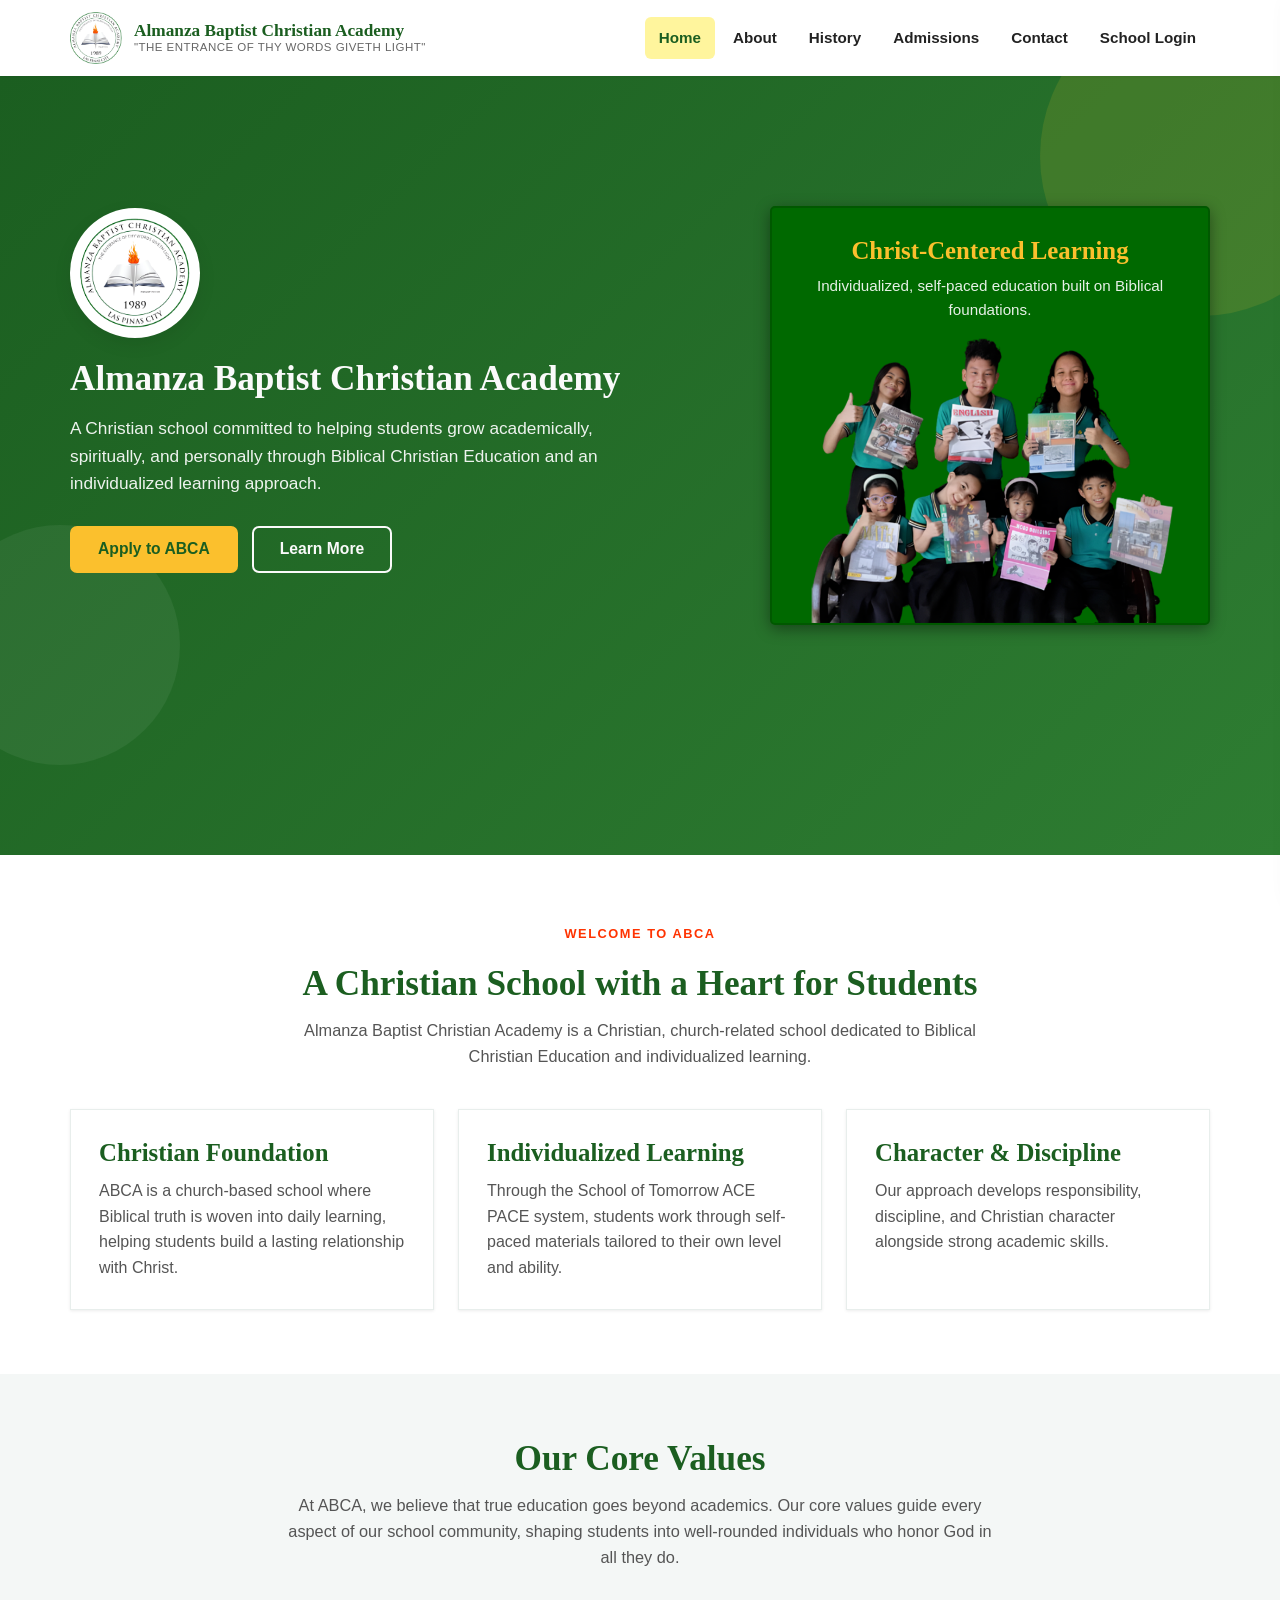
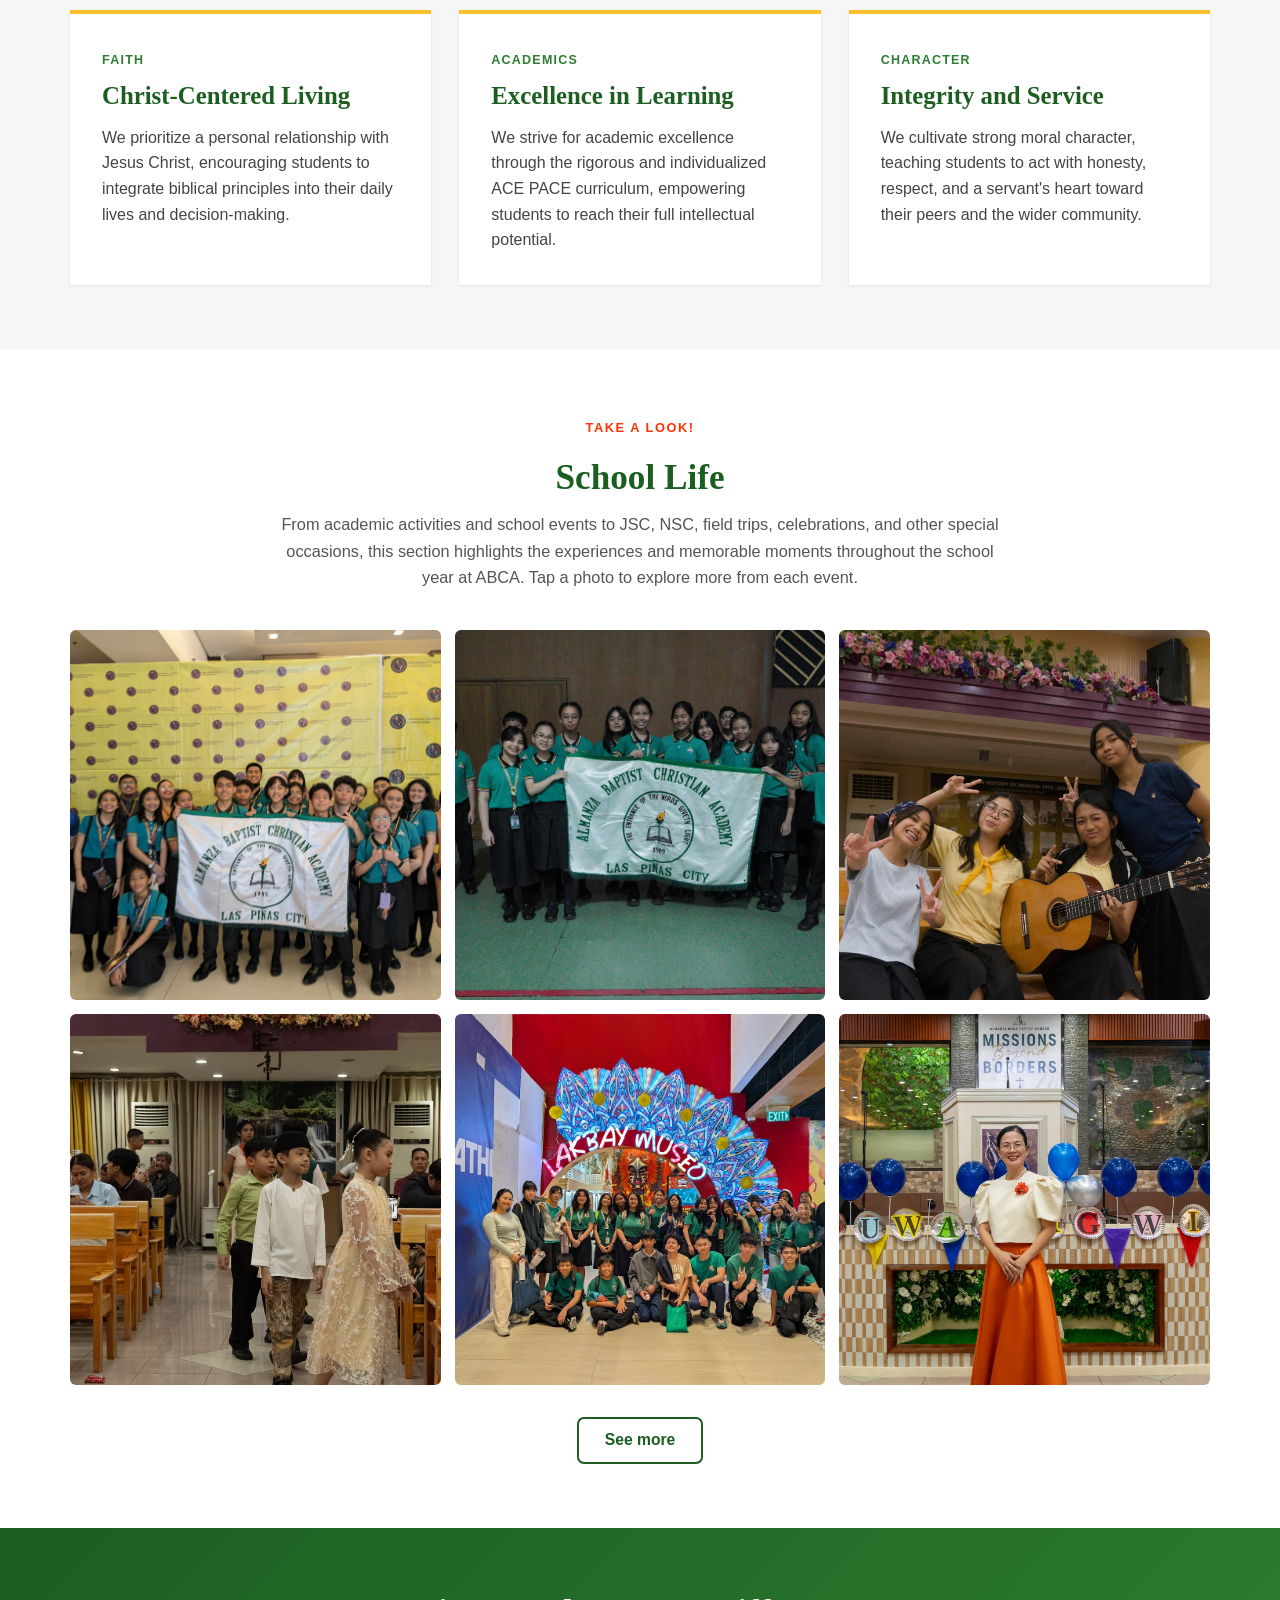
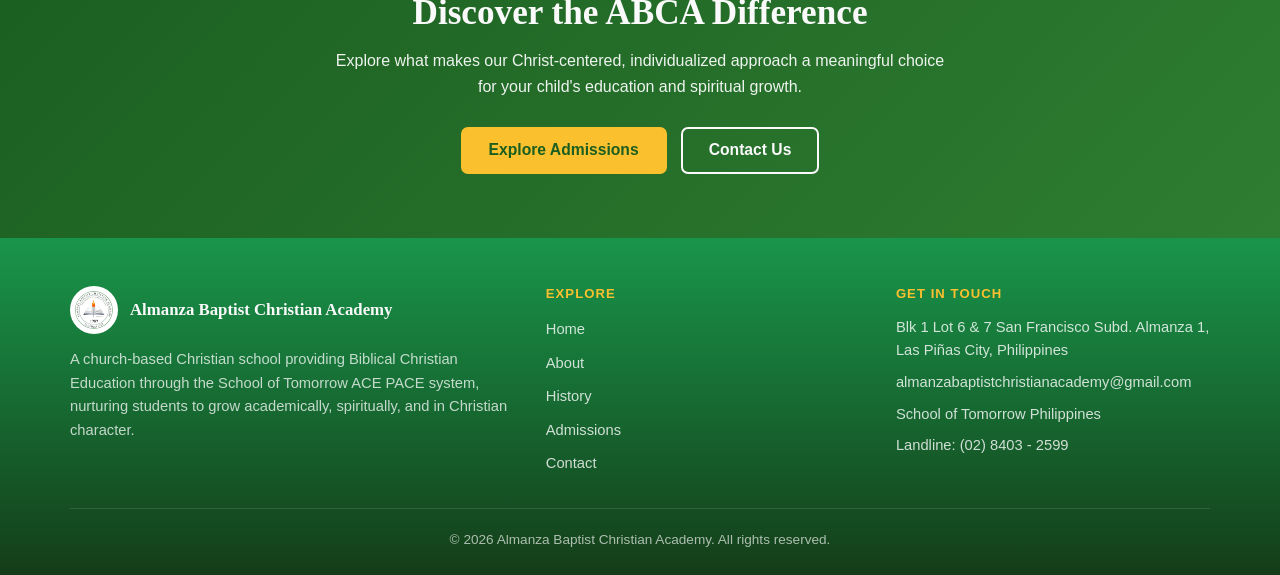
==== commit 397223bd: "update index.html" ====
--- a/index.html
+++ b/index.html
@@ -52,6 +52,7 @@
 <li><a href="history.html">History</a></li>
 <li><a href="admissions.html">Admissions</a></li>
 <li><a href="contact.html">Contact</a></li>
+<li><a href="login.html">School Login</a></li>
 </ul>
 </aside>
 <div class="overlay" aria-hidden="true"></div>
@@ -132,7 +133,7 @@
 </div>
 <div class="events-grid" id="eventsGrid"></div>
 <div class="btn-row" style="margin-top:32px;">
-<a href="https://www.schooloftomorrow.ph/events/nsc" target="_blank" rel="noopener" class="btn btn-outline">Visit School of Tomorrow Philippines</a>
+<a href="events.html" target="_blank" rel="noopener" class="btn btn-outline">See more</a>
 </div>
 </div>
 </section>
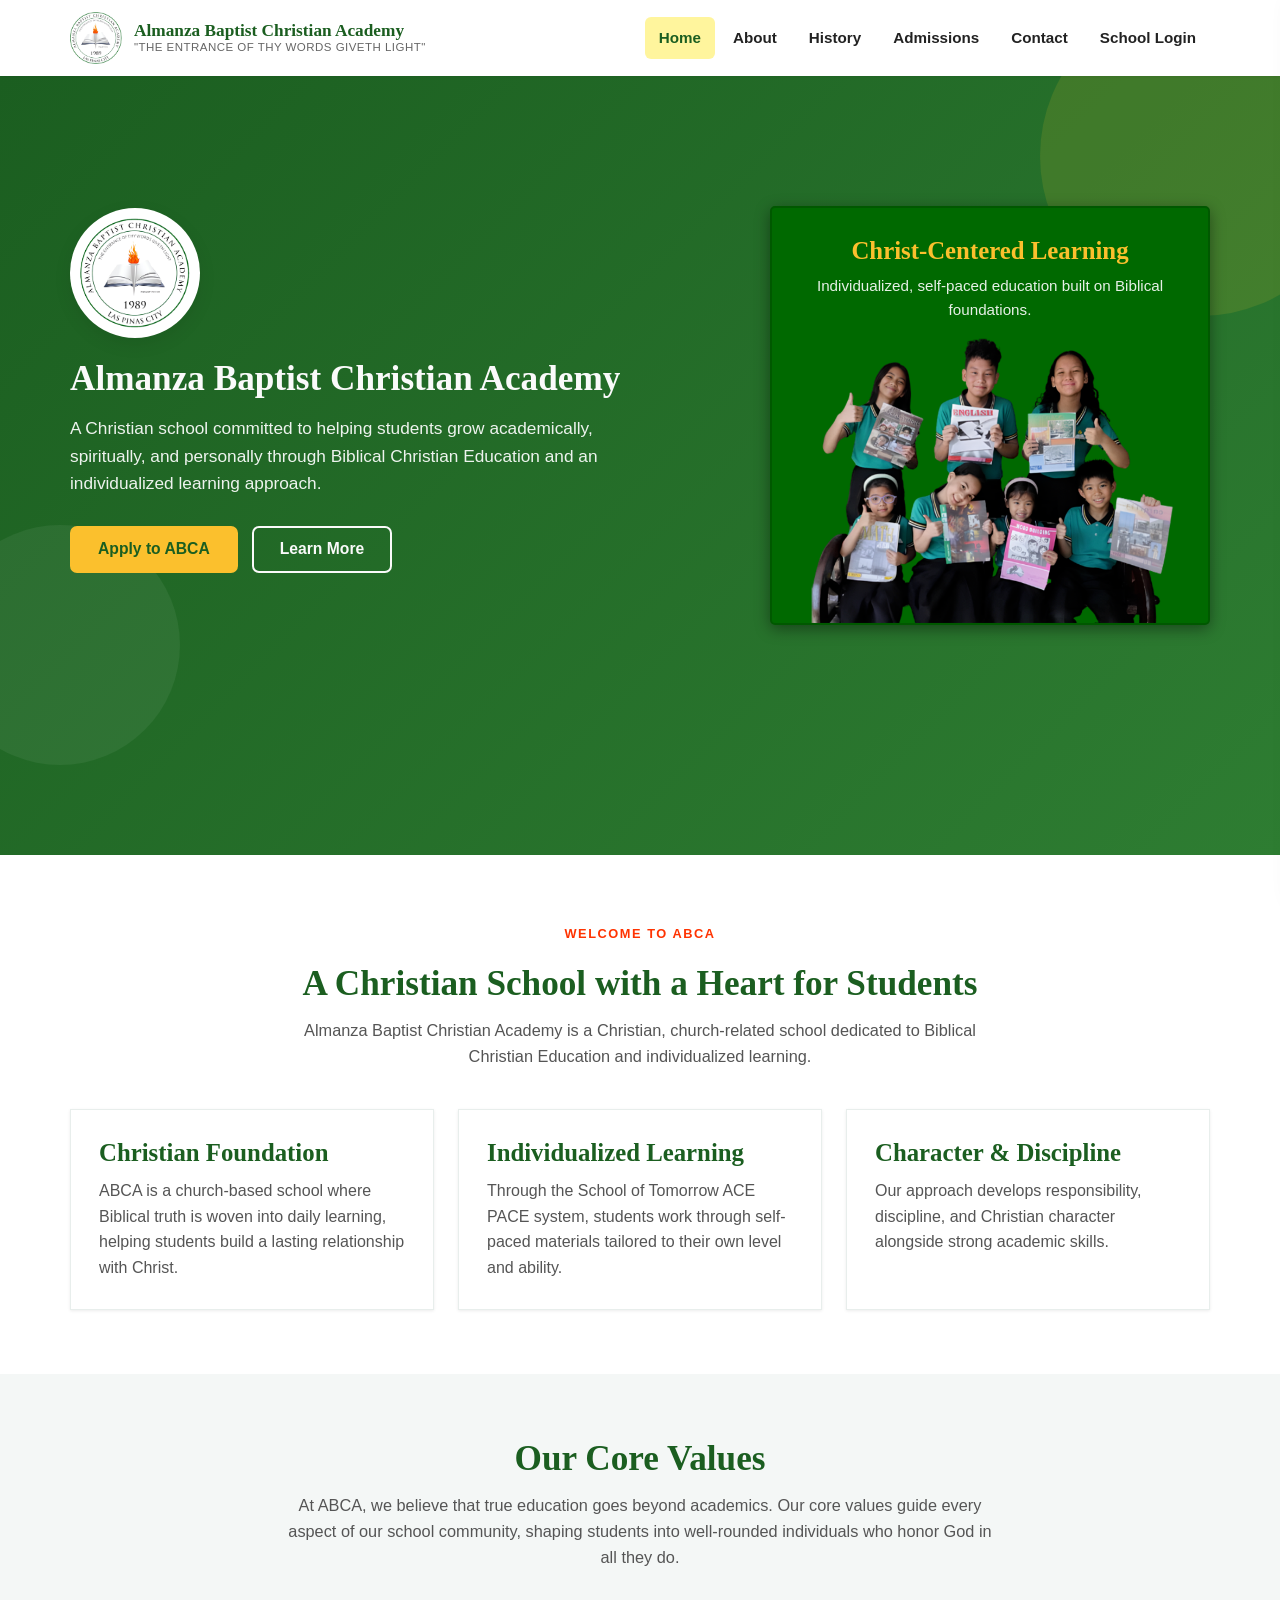
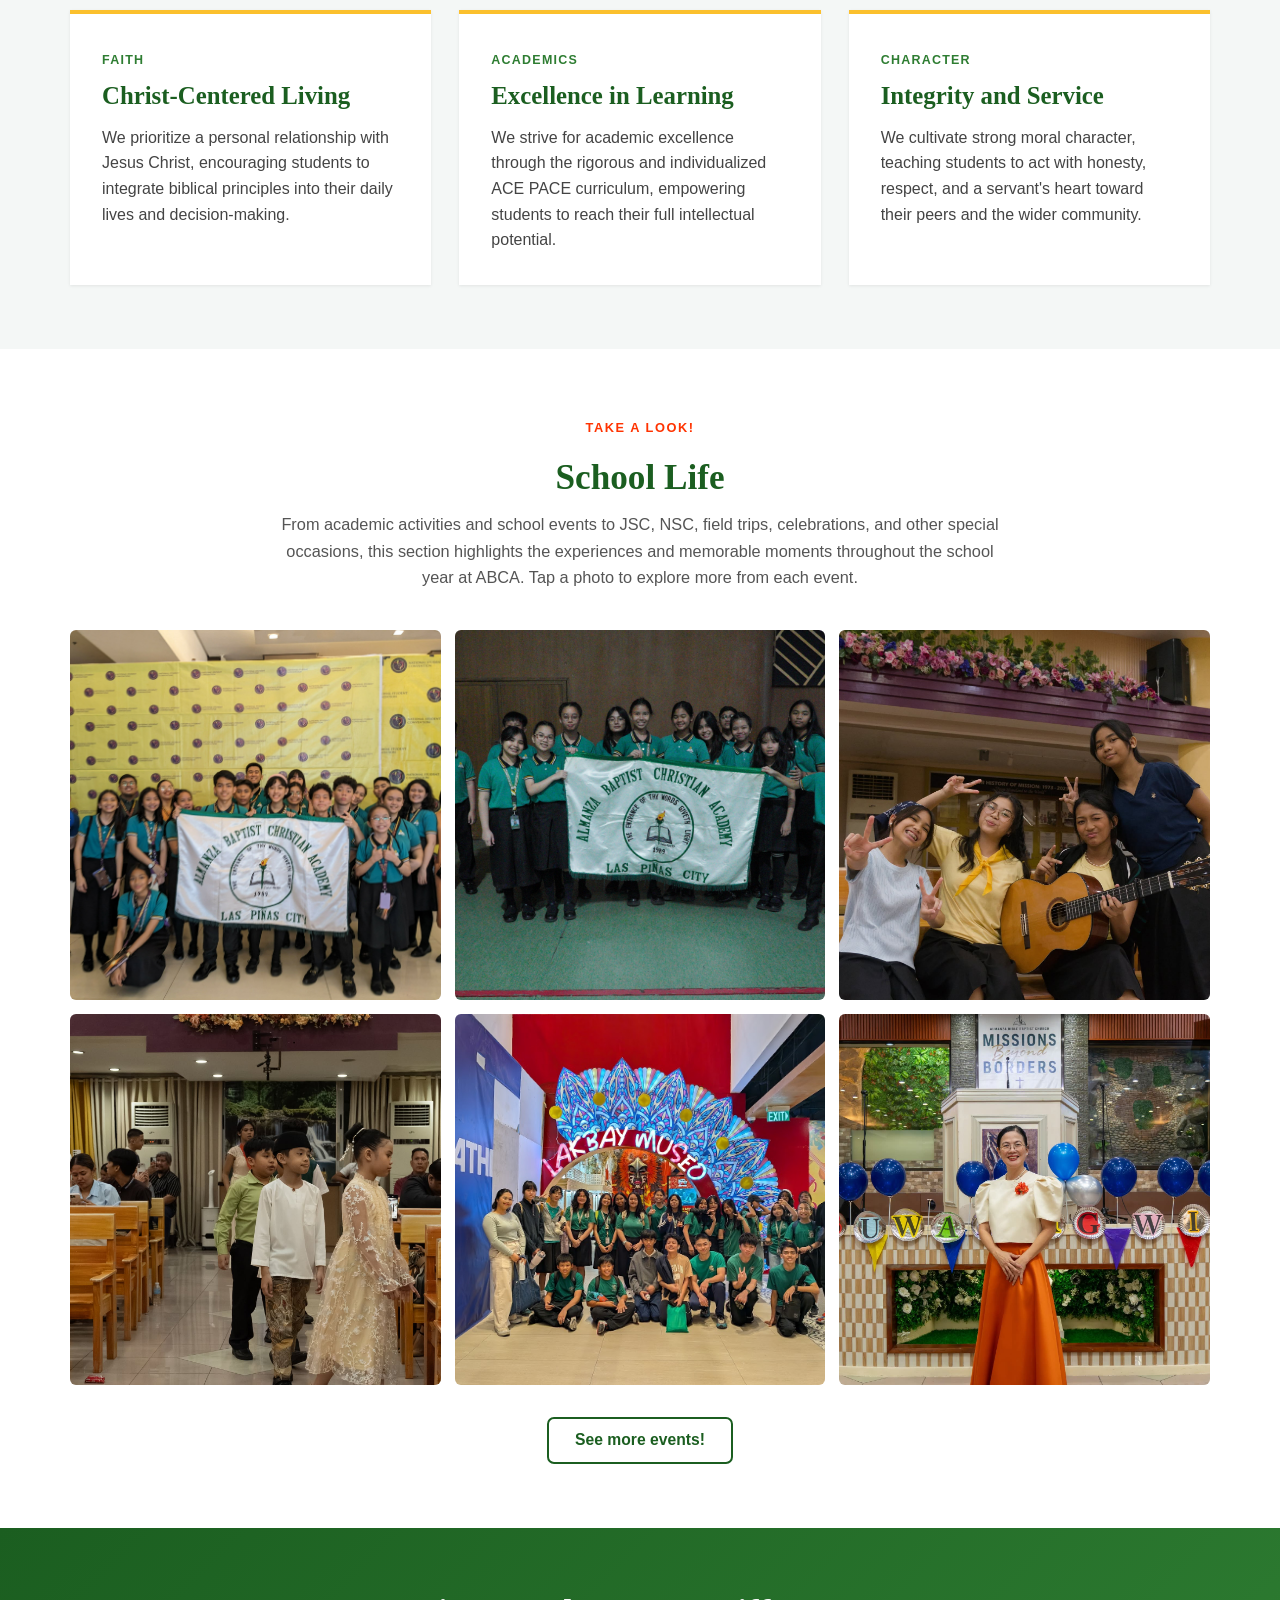
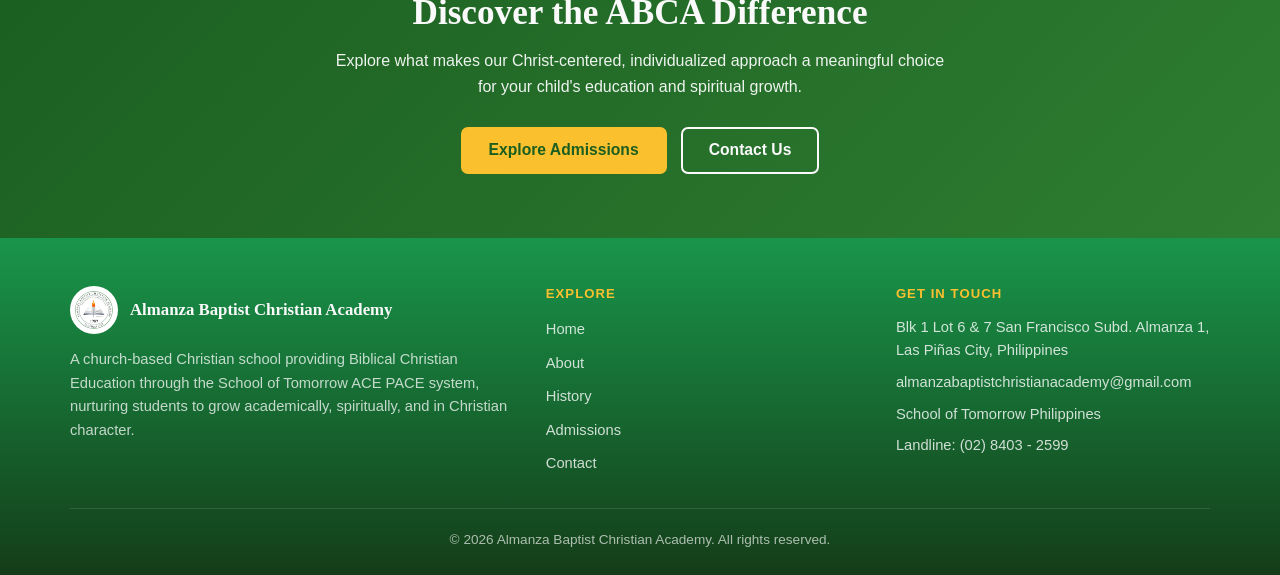
==== commit d5113084: "update index.html" ====
--- a/index.html
+++ b/index.html
@@ -133,7 +133,7 @@
 </div>
 <div class="events-grid" id="eventsGrid"></div>
 <div class="btn-row" style="margin-top:32px;">
-<a href="events.html" target="_blank" rel="noopener" class="btn btn-outline">See more</a>
+<a href="events.html" target="_blank" class="btn btn-outline">See more events!</a>
 </div>
 </div>
 </section>
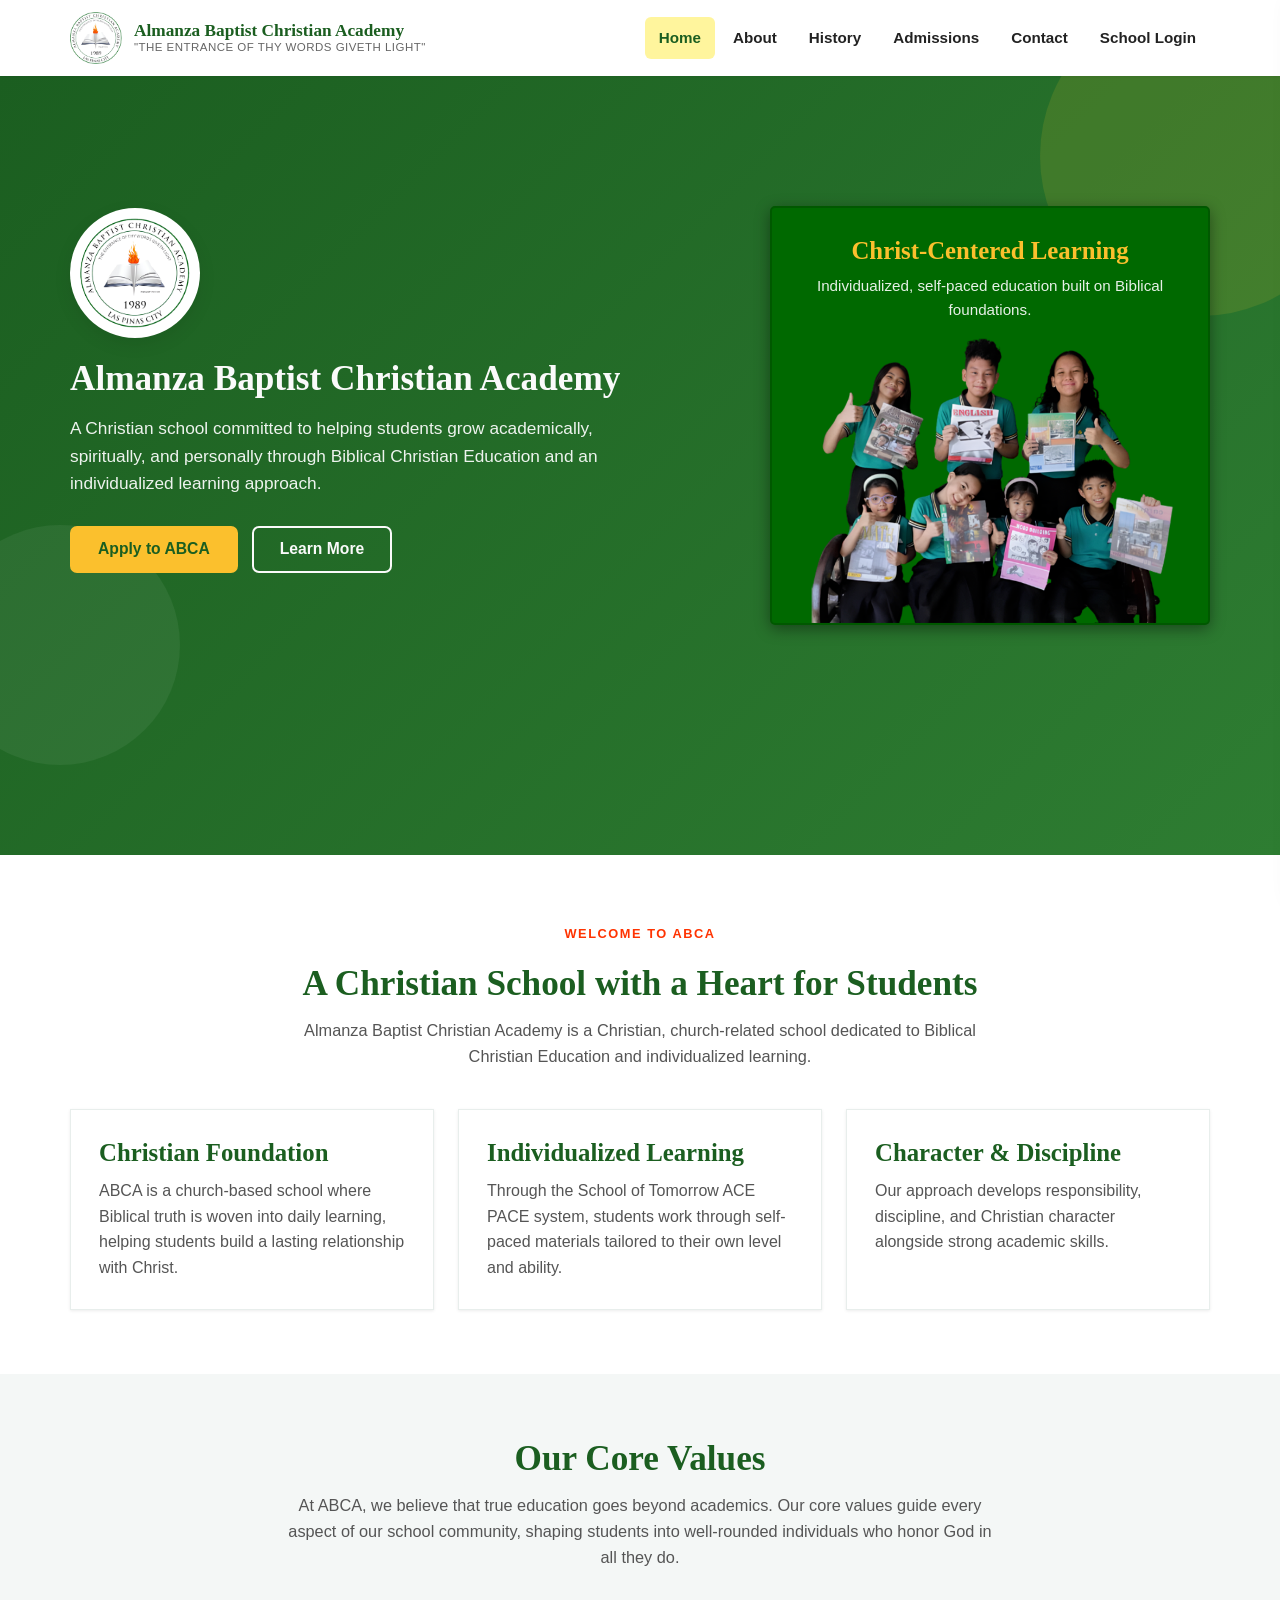
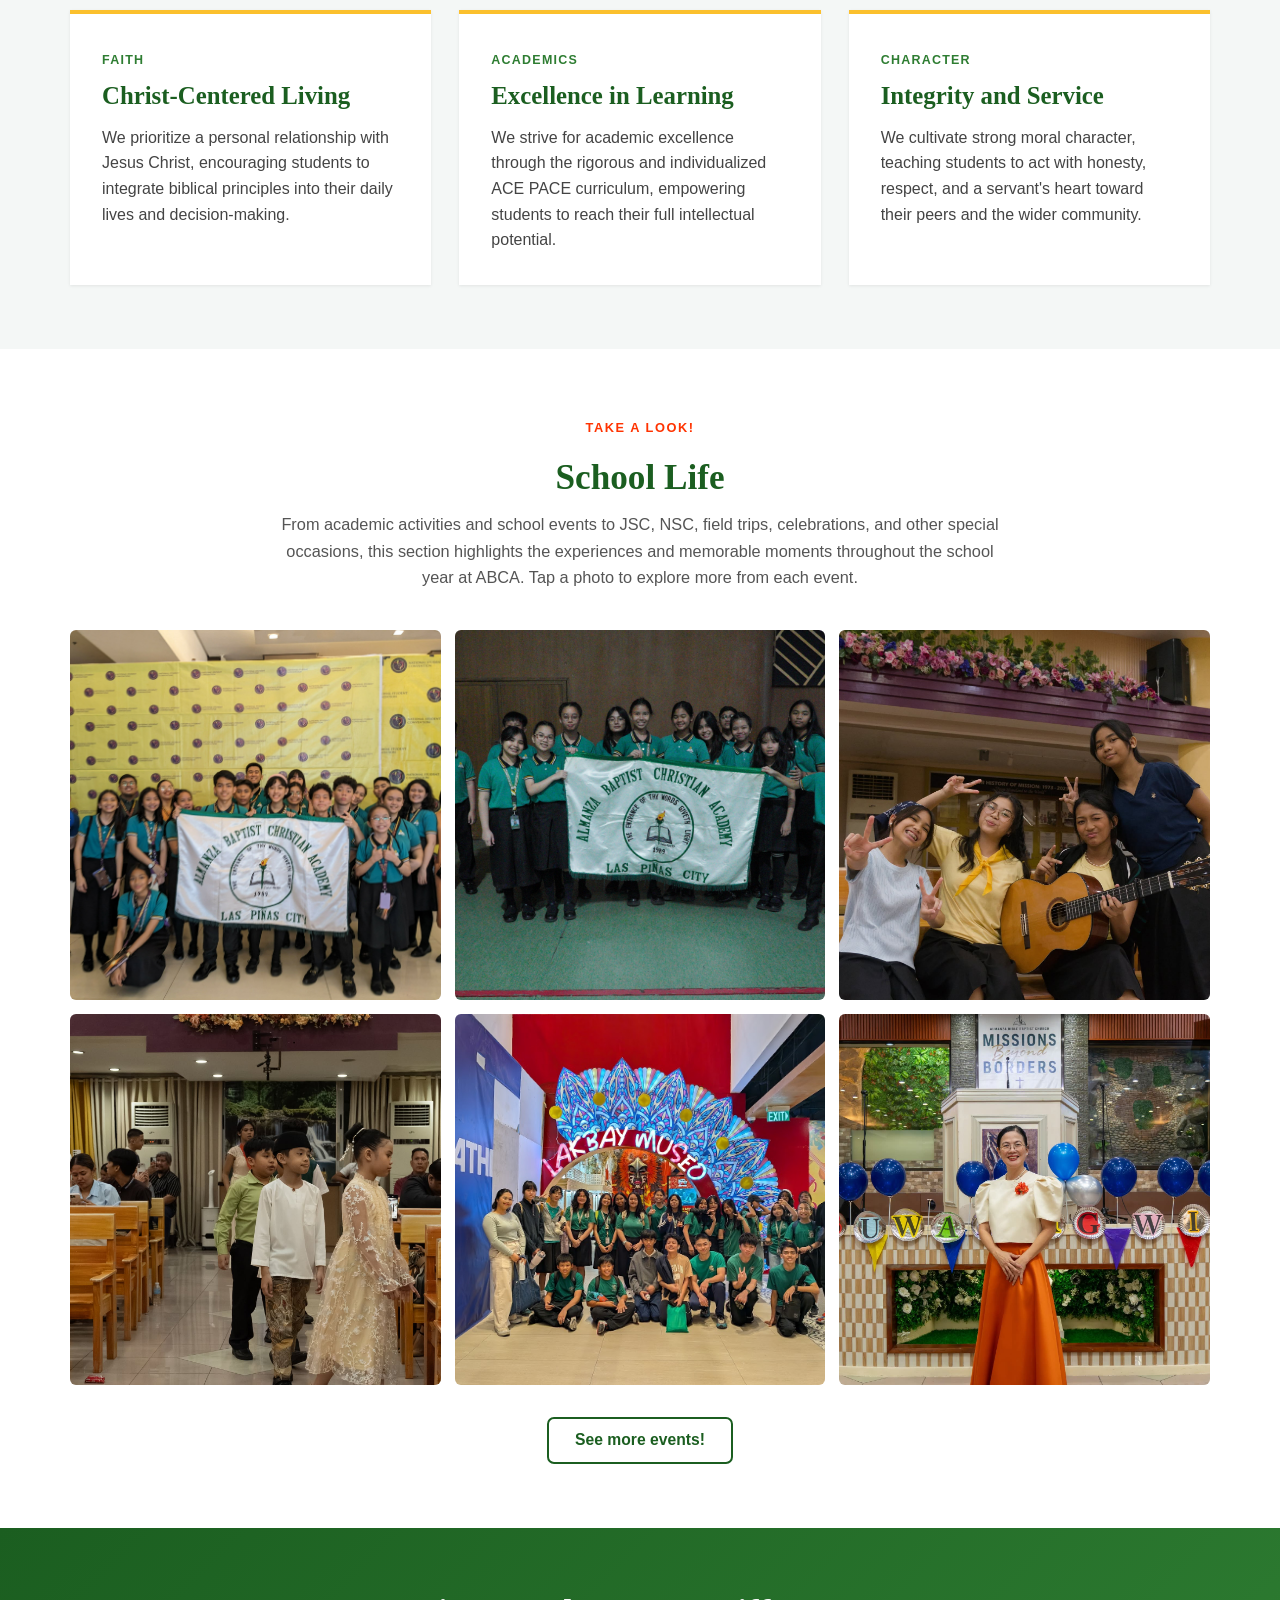
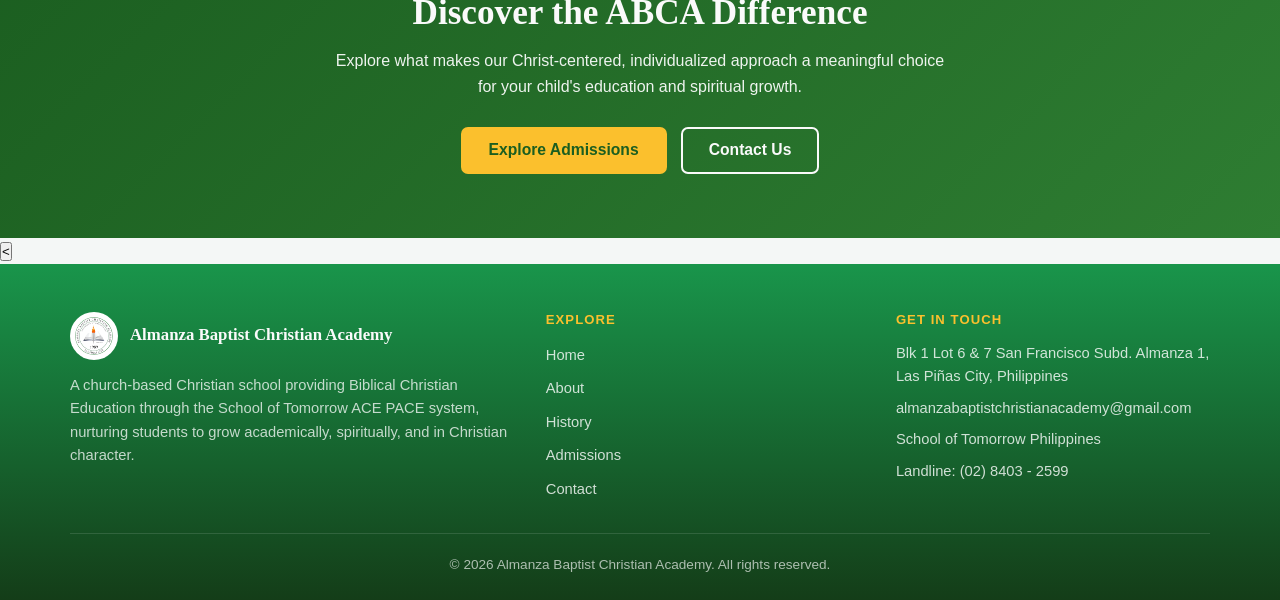
==== commit aa580530: "update index.html" ====
--- a/index.html
+++ b/index.html
@@ -133,7 +133,7 @@
 </div>
 <div class="events-grid" id="eventsGrid"></div>
 <div class="btn-row" style="margin-top:32px;">
-<a href="events.html" target="_blank" class="btn btn-outline">See more events!</a>
+<a href="events.html" class="btn btn-outline">See more events!</a>
 </div>
 </div>
 </section>
@@ -166,6 +166,14 @@
 </div>
 </section>
 
+  <div class="sticky-datetime" id="stickyDateTime">
+  <button class="minimize-btn" id="minimizeBtn">&lt;</button>
+  <div class="datetime-content">
+    <div id="currentDate"></div>
+    <div id="currentTime"></div>
+  </div>
+  </div>
+
 <footer class="site-footer">
 <div class="container">
 <div class="footer-grid">
--- a/style.css
+++ b/style.css
@@ -1956,4 +1956,245 @@
 }
 
 
-/*test*/
+/* events */
+
+.layout-container {
+  width: min(1000px, 100%);
+  margin: 0 auto;
+  columns: 3 300px;
+  column-gap: 1em;
+}
+
+.layout-container img {
+  width: 300px;
+  display: block;
+  margin-bottom: 1em;
+}
+
+.carousel {
+  margin: 100px auto;
+  width: 90%;
+  display: flex;
+  overflow: hidden;
+  border-radius: 8px;
+  position: relative;
+}
+
+.carousel::before,
+.carousel::after {
+  content: "";
+  position: absolute;
+  top: 0;
+  width: 80px;
+  height: 100%;
+  z-index: 2;
+  pointer-events: none;
+}
+
+.carousel::before {
+  left: 0;
+  background: linear-gradient(to right, white, transparent);
+}
+
+.carousel::after {
+  right: 0;
+  background: linear-gradient(to left, white, transparent);
+}
+
+.groupings {
+  display: flex;
+  align-items: center;
+  gap: 1em;
+  padding-right: 1em;
+  flex-shrink: 0;
+  animation: spin 10s infinite linear;
+}
+
+.cards {
+  flex: 0 0 300px;
+  height: 250px;
+  border-radius: 1px;
+  overflow: hidden;
+}
+
+.cards img {
+  width: 100%;
+  height: 100%;
+  object-fit: cover;
+  display: block;
+}
+
+@keyframes reverse-spin {
+  from {
+    transform: translateX(0);
+  }
+
+  to {
+    transform: translateX(calc(100% - 1em));
+  }
+}
+
+@keyframes spin {
+  from {
+    transform: translateX(0);
+  }
+
+  to {
+    transform: translateX(calc(-100% - 1em));
+  }
+}
+
+@media (max-width: 600px) {
+  .carousel {
+    width: 100%;
+  }
+
+  .groupings {
+    gap: 0.5em;
+    padding-right: 0.5em;
+  }
+
+  .cards {
+    flex: 0 0 300px;
+    height: 200px;
+    width: 100%;
+  }
+
+  .carousel::before,
+  .carousel::after {
+    width: 45px;
+  }
+}
+
+.reverse {
+  animation: reverse-spin 10s infinite linear;
+}
+
+/* OVERRIDES!! */
+
+.events-page {
+  padding: 20px 0 64px;
+}
+
+.events-page .container {
+  max-width: none;
+  padding: 0;
+}
+
+.events-page .carousel {
+  width: 96%;
+  height: 55vh;
+  margin: 0 auto 12px;
+}
+
+.events-page .cards {
+  flex: 0 0 280px;
+  height: 45vh;
+}
+
+.events-page .section-header {
+  margin: 0 auto 40px;
+}
+
+@media (max-width: 600px) {
+  .events-page {
+    padding: 10px 0 40px;
+  }
+
+  .events-page .carousel {
+    width: 100%;
+    height: 45vh;
+    margin-bottom: 8px;
+  }
+
+  .events-page .cards {
+    flex: 0 0 180px;
+    height: 38vh;
+  }
+}
+
+/* OVERRIDES ENDDDSSSSS *
+
+/* extra */
+
+.events-title {
+  max-width: var(--max-width);
+  margin: 0 auto;
+  padding: 48px 20px 12px;
+  text-align: left;
+}
+
+.event-block {
+  padding: 40px 0 48px;
+  border-bottom: 1px solid #dde4e0;
+}
+
+.event-block:nth-of-type(even) {
+  background-color: var(--bg-white);
+}
+
+.event-head {
+  border-top: 4px solid var(--primary-green);
+  padding-top: 14px;
+  margin-bottom: 24px;
+}
+
+.event-label {
+  display: block;
+  margin-bottom: 6px;
+  font-size: 0.75rem;
+  font-weight: 700;
+  letter-spacing: 0.14em;
+  text-transform: uppercase;
+  color: var(--secondary-green);
+}
+
+.event-head h3 {
+  font-size: clamp(1.35rem, 2.6vw, 1.8rem);
+  text-align: left;
+}
+
+.event-head h3::after {
+  content: "";
+  display: block;
+  width: 72px;
+  height: 4px;
+  margin-top: 12px;
+  background-color: var(--primary-yellow);
+}
+
+.event-gallery {
+  display: grid;
+  grid-template-columns: repeat(3, 1fr);
+  gap: 16px;
+}
+
+.event-gallery img {
+  width: 100%;
+  aspect-ratio: 4 / 3;
+  object-fit: cover;
+  border: 0;
+  border-radius: 0;
+  box-shadow: none;
+  background: none;
+}
+
+@media (max-width: 760px) {
+  .event-block {
+    padding: 32px 0 36px;
+  }
+
+  .event-gallery {
+    grid-template-columns: repeat(2, 1fr);
+    gap: 12px;
+  }
+}
+
+@media (max-width: 380px) {
+  .event-gallery {
+    grid-template-columns: 1fr;
+  }
+}
+
+/* for the calendar*/
+
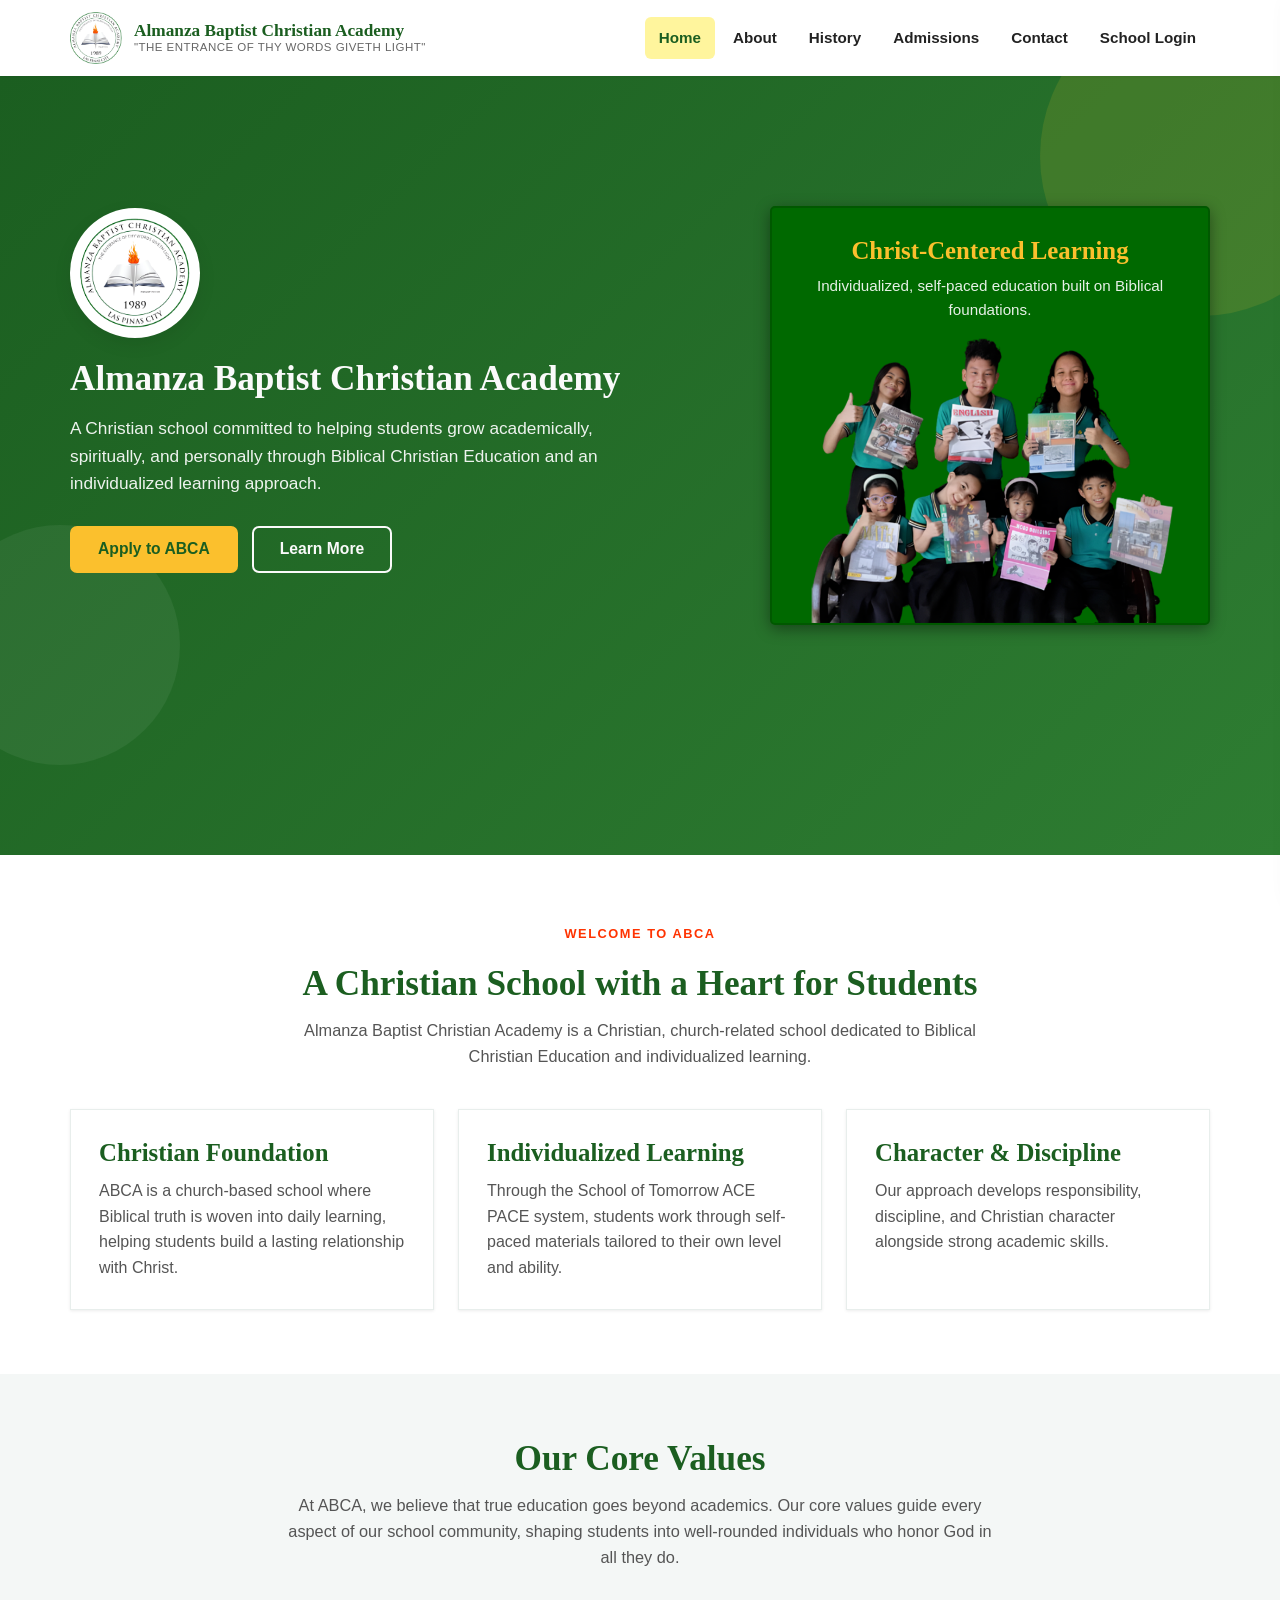
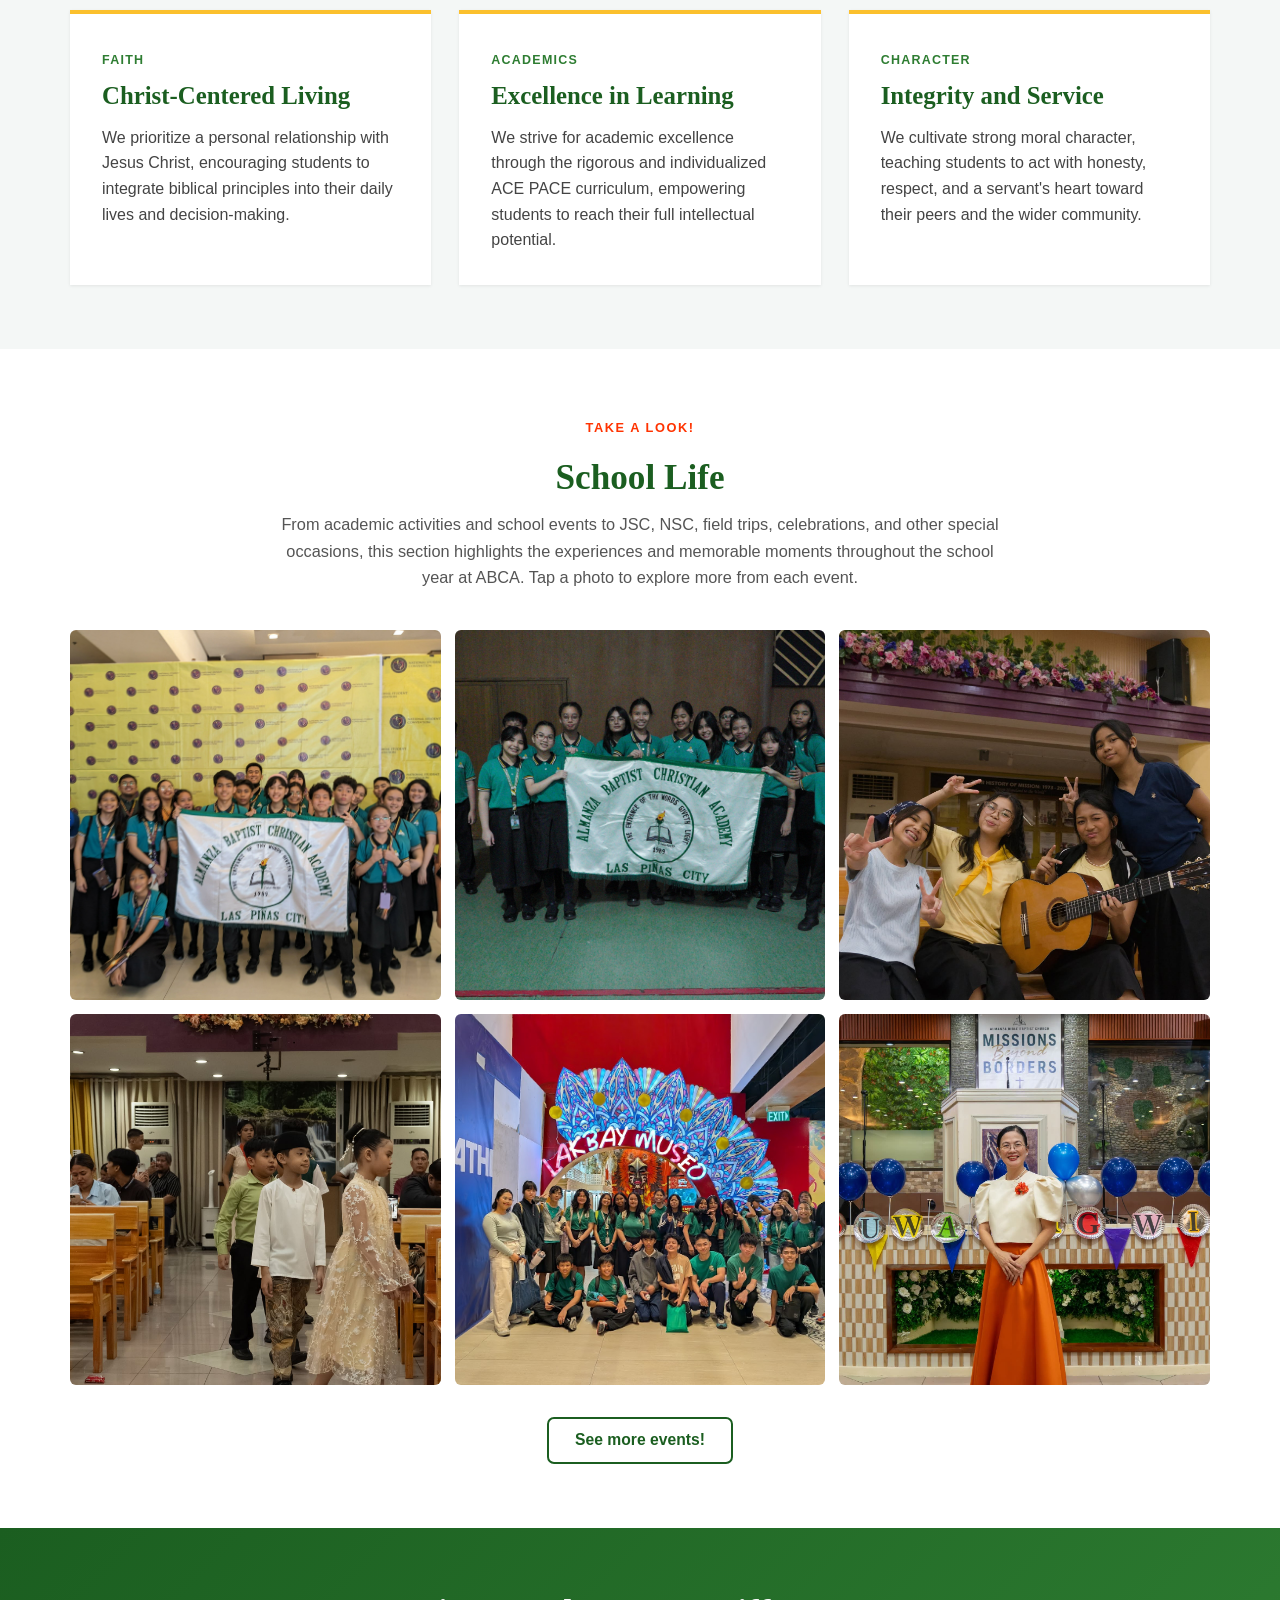
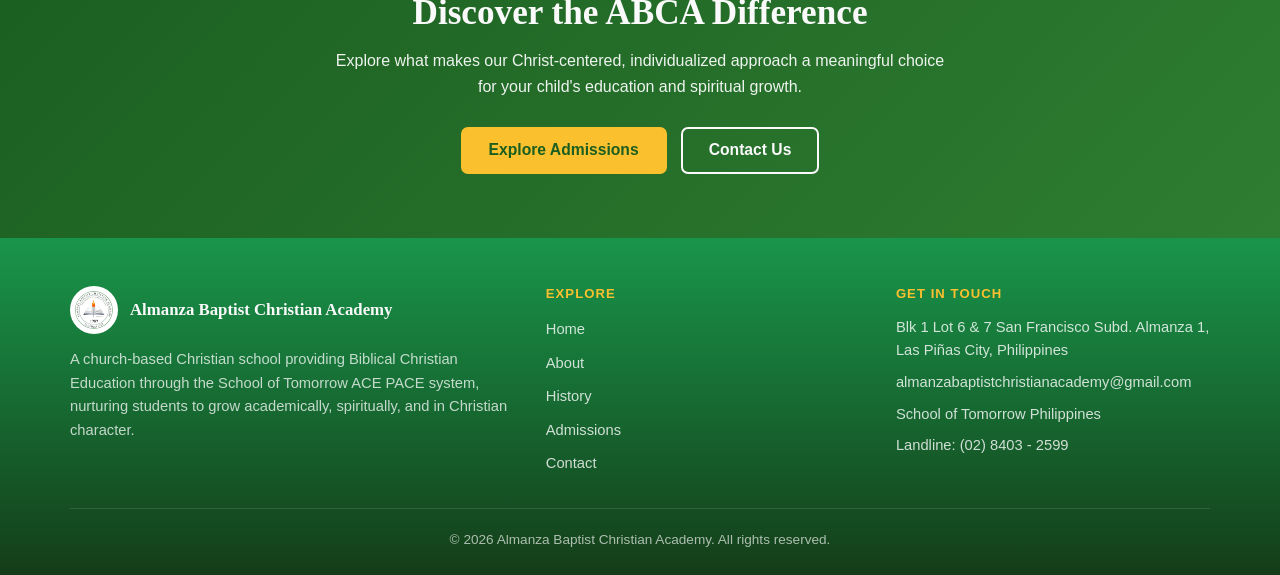
==== commit 31b150aa: "update index.html" ====
--- a/index.html
+++ b/index.html
@@ -166,13 +166,7 @@
 </div>
 </section>
 
-  <div class="sticky-datetime" id="stickyDateTime">
-  <button class="minimize-btn" id="minimizeBtn">&lt;</button>
-  <div class="datetime-content">
-    <div id="currentDate"></div>
-    <div id="currentTime"></div>
-  </div>
-  </div>
+  
 
 <footer class="site-footer">
 <div class="container">
--- a/style.css
+++ b/style.css
@@ -2196,5 +2196,5 @@
   }
 }
 
-/* for the calendar*/
-
+/* for the time */
+
